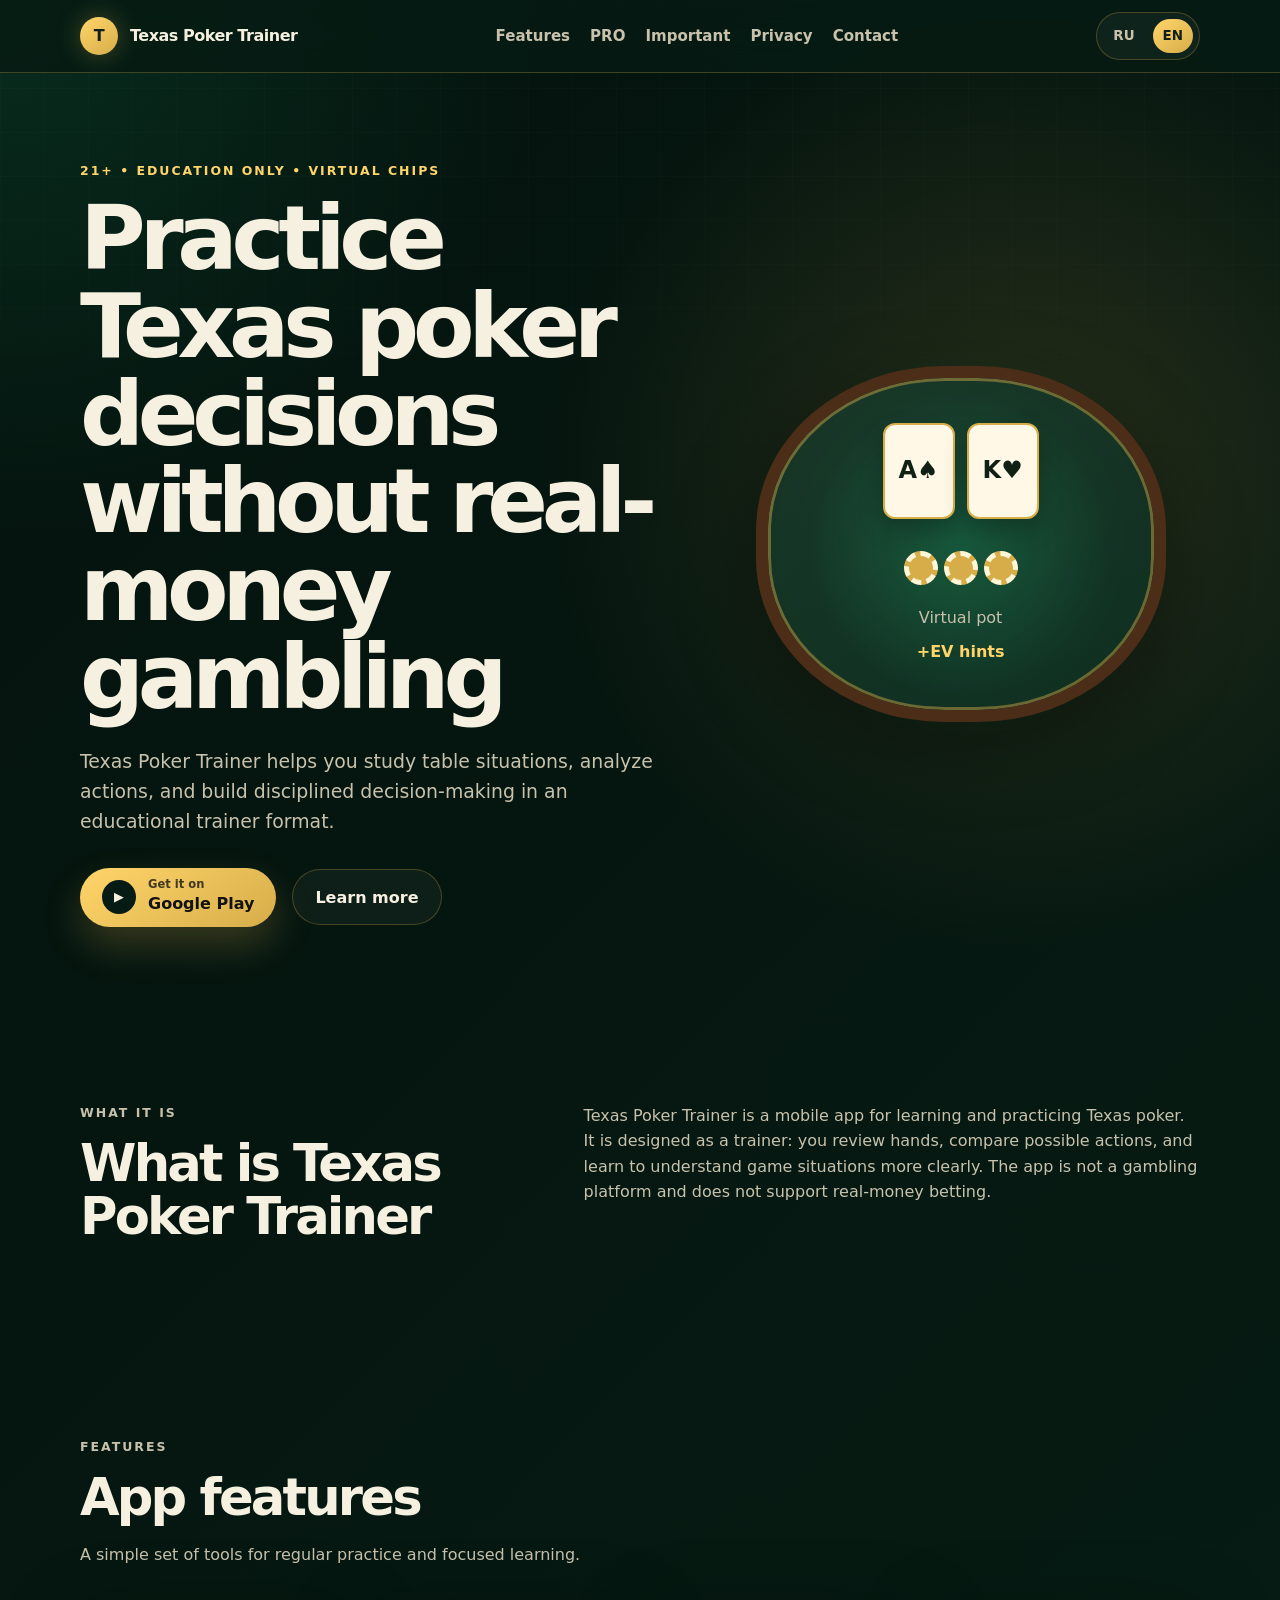
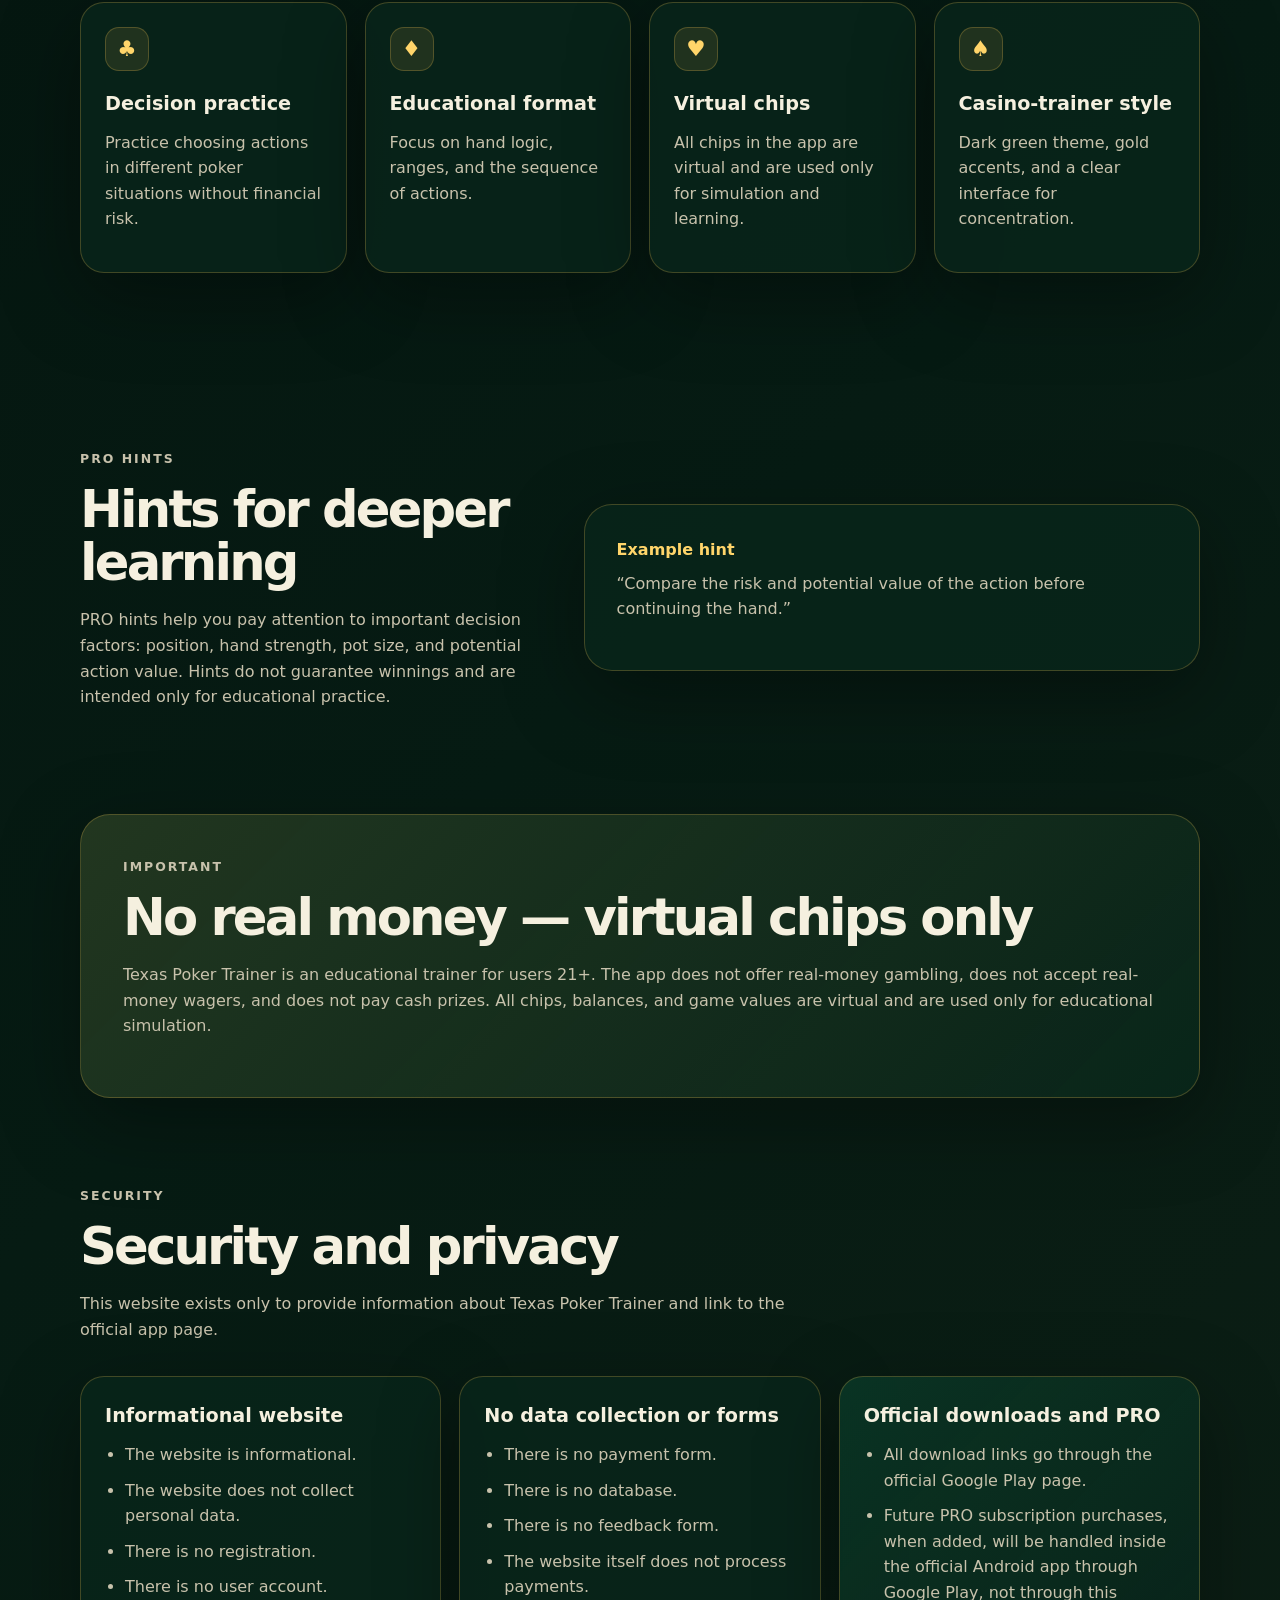
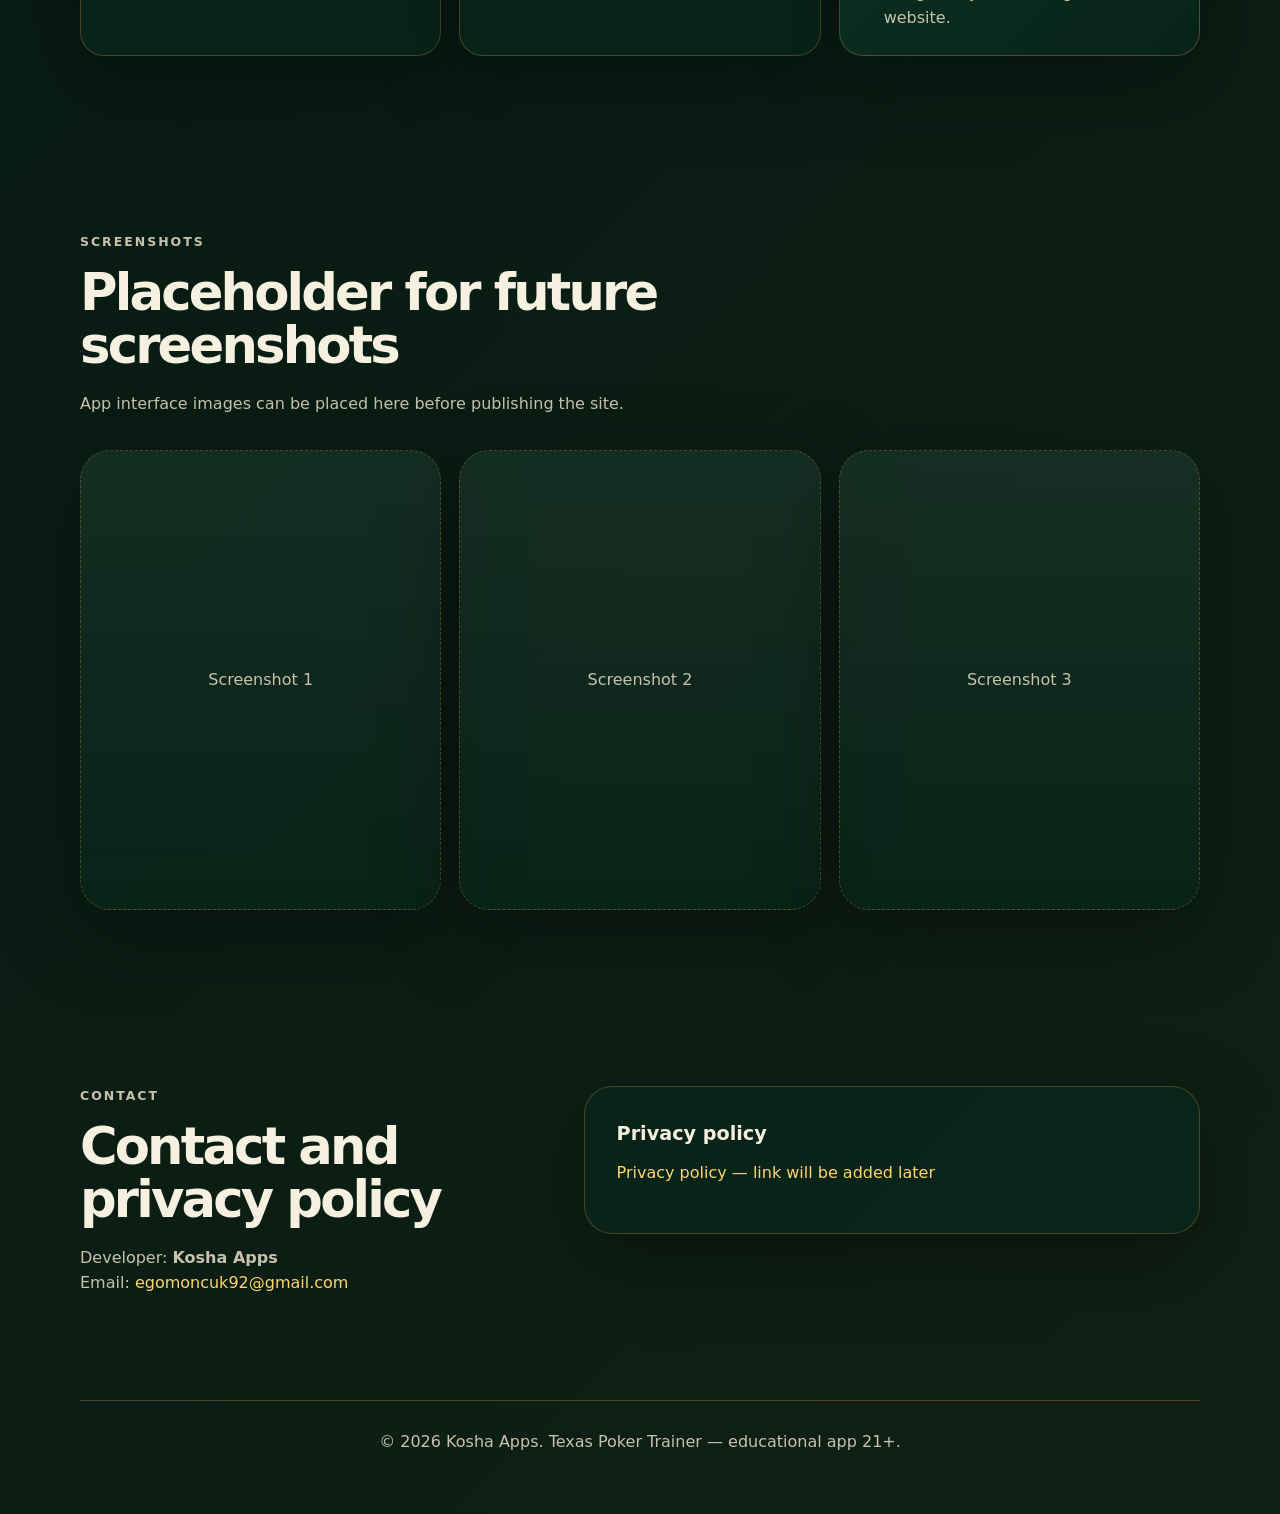
==== website/en/index.html @ 33f14cc5 "Initial static website" ====
<!DOCTYPE html>
<html lang="en">
<head>
  <meta charset="UTF-8" />
  <meta name="viewport" content="width=device-width, initial-scale=1.0" />
  <meta
    name="description"
    content="Texas Poker Trainer is an educational poker trainer with virtual chips, hints, and practice mode. 21+."
  />
  <title>Texas Poker Trainer — Educational Poker Trainer</title>
  <!-- Static informational website: does not collect user data. -->
  <link rel="stylesheet" href="../styles.css" />
</head>
<body>
  <header class="site-header">
    <nav class="nav" aria-label="Main navigation">
      <a class="brand" href="#top" aria-label="Texas Poker Trainer">
        <span class="brand-mark">T</span>
        <span>Texas Poker Trainer</span>
      </a>
      <div class="nav-links">
        <a href="#features">Features</a>
        <a href="#pro">PRO</a>
        <a href="#disclaimer">Important</a>
        <a href="#security">Privacy</a>
        <a href="#contact">Contact</a>
      </div>
      <div class="language-switcher" aria-label="Language selection">
        <a href="../ru/">RU</a>
        <span aria-current="page">EN</span>
      </div>
    </nav>
  </header>

  <main id="top">
    <section class="hero section">
      <div class="hero-content">
        <p class="eyebrow">21+ • Education only • Virtual chips</p>
        <h1>Practice Texas poker decisions without real-money gambling</h1>
        <p class="hero-text">
          Texas Poker Trainer helps you study table situations, analyze actions,
          and build disciplined decision-making in an educational trainer format.
        </p>
        <div class="hero-actions">
          <a
            class="play-button"
            href="https://play.google.com/store/apps/details?id=com.koshaapps.texaspokertrainer2"
            target="_blank"
            rel="noopener noreferrer"
            aria-label="Open Texas Poker Trainer on Google Play"
          >
            <span class="play-icon" aria-hidden="true">▶</span>
            <span>
              <small>Get it on</small>
              Google Play
            </span>
          </a>
          <a class="secondary-button" href="#what-is">Learn more</a>
        </div>
      </div>
      <div class="hero-card" aria-label="Visual trainer interface example">
        <div class="table-glow"></div>
        <div class="poker-table">
          <div class="cards">
            <span>A♠</span>
            <span>K♥</span>
          </div>
          <div class="chip-stack">
            <span></span>
            <span></span>
            <span></span>
          </div>
          <p>Virtual pot</p>
          <strong>+EV hints</strong>
        </div>
      </div>
    </section>

    <section id="what-is" class="section split-section">
      <div>
        <p class="section-label">What it is</p>
        <h2>What is Texas Poker Trainer</h2>
      </div>
      <p>
        Texas Poker Trainer is a mobile app for learning and practicing Texas poker.
        It is designed as a trainer: you review hands, compare possible actions,
        and learn to understand game situations more clearly. The app is not a
        gambling platform and does not support real-money betting.
      </p>
    </section>

    <section id="features" class="section">
      <div class="section-heading">
        <p class="section-label">Features</p>
        <h2>App features</h2>
        <p>A simple set of tools for regular practice and focused learning.</p>
      </div>
      <div class="feature-grid">
        <article class="feature-card">
          <span class="card-icon">♣</span>
          <h3>Decision practice</h3>
          <p>Practice choosing actions in different poker situations without financial risk.</p>
        </article>
        <article class="feature-card">
          <span class="card-icon">♦</span>
          <h3>Educational format</h3>
          <p>Focus on hand logic, ranges, and the sequence of actions.</p>
        </article>
        <article class="feature-card">
          <span class="card-icon">♥</span>
          <h3>Virtual chips</h3>
          <p>All chips in the app are virtual and are used only for simulation and learning.</p>
        </article>
        <article class="feature-card">
          <span class="card-icon">♠</span>
          <h3>Casino-trainer style</h3>
          <p>Dark green theme, gold accents, and a clear interface for concentration.</p>
        </article>
      </div>
    </section>

    <section id="pro" class="section pro-section">
      <div class="pro-copy">
        <p class="section-label">PRO hints</p>
        <h2>Hints for deeper learning</h2>
        <p>
          PRO hints help you pay attention to important decision factors: position,
          hand strength, pot size, and potential action value. Hints do not guarantee
          winnings and are intended only for educational practice.
        </p>
      </div>
      <div class="hint-panel">
        <p class="hint-title">Example hint</p>
        <p>“Compare the risk and potential value of the action before continuing the hand.”</p>
      </div>
    </section>

    <section id="disclaimer" class="section disclaimer-section">
      <p class="section-label">Important</p>
      <h2>No real money — virtual chips only</h2>
      <p>
        Texas Poker Trainer is an educational trainer for users 21+.
        The app does not offer real-money gambling, does not accept real-money
        wagers, and does not pay cash prizes. All chips, balances, and game values
        are virtual and are used only for educational simulation.
      </p>
    </section>

    <section id="security" class="section security-section">
      <div class="section-heading">
        <p class="section-label">Security</p>
        <h2>Security and privacy</h2>
        <p>This website exists only to provide information about Texas Poker Trainer and link to the official app page.</p>
      </div>
      <div class="security-grid">
        <article class="security-card">
          <h3>Informational website</h3>
          <ul>
            <li>The website is informational.</li>
            <li>The website does not collect personal data.</li>
            <li>There is no registration.</li>
            <li>There is no user account.</li>
          </ul>
        </article>
        <article class="security-card">
          <h3>No data collection or forms</h3>
          <ul>
            <li>There is no payment form.</li>
            <li>There is no database.</li>
            <li>There is no feedback form.</li>
            <li>The website itself does not process payments.</li>
          </ul>
        </article>
        <article class="security-card security-card-wide">
          <h3>Official downloads and PRO</h3>
          <ul>
            <li>All download links go through the official Google Play page.</li>
            <li>Future PRO subscription purchases, when added, will be handled inside the official Android app through Google Play, not through this website.</li>
          </ul>
        </article>
      </div>
    </section>

    <section class="section screenshots-section">
      <div class="section-heading">
        <p class="section-label">Screenshots</p>
        <h2>Placeholder for future screenshots</h2>
        <p>App interface images can be placed here before publishing the site.</p>
      </div>
      <div class="screenshots-grid" aria-label="App screenshot placeholders">
        <div class="screenshot-placeholder">Screenshot 1</div>
        <div class="screenshot-placeholder">Screenshot 2</div>
        <div class="screenshot-placeholder">Screenshot 3</div>
      </div>
    </section>

    <section id="contact" class="section contact-section">
      <div>
        <p class="section-label">Contact</p>
        <h2>Contact and privacy policy</h2>
        <p>
          Developer: <strong>Kosha Apps</strong><br />
          Email: <a href="mailto:egomoncuk92@gmail.com">egomoncuk92@gmail.com</a>
        </p>
      </div>
      <div class="policy-card">
        <h3>Privacy policy</h3>
        <p>
          <a href="#" aria-label="Privacy policy link will be added later">
            Privacy policy — link will be added later
          </a>
        </p>
      </div>
    </section>
  </main>

  <footer class="site-footer">
    <p>© 2026 Kosha Apps. Texas Poker Trainer — educational app 21+.</p>
  </footer>
</body>
</html>
---- website/styles.css ----
:root {
  --bg: #061b13;
  --bg-soft: #0b281c;
  --bg-card: rgba(14, 49, 34, 0.86);
  --green: #0f5a3d;
  --green-light: #19a66d;
  --gold: #d7ad4a;
  --gold-bright: #ffd56a;
  --text: #f5f0df;
  --muted: #c8c2ac;
  --line: rgba(215, 173, 74, 0.28);
  --shadow: 0 24px 80px rgba(0, 0, 0, 0.35);
}

* {
  box-sizing: border-box;
}

html {
  scroll-behavior: smooth;
}

body {
  margin: 0;
  font-family: system-ui, -apple-system, BlinkMacSystemFont, "Segoe UI", Arial, sans-serif;
  color: var(--text);
  background:
    radial-gradient(circle at top left, rgba(25, 166, 109, 0.18), transparent 34rem),
    radial-gradient(circle at 80% 10%, rgba(215, 173, 74, 0.16), transparent 30rem),
    linear-gradient(135deg, #04120d 0%, var(--bg) 48%, #102015 100%);
  line-height: 1.6;
}

body::before {
  content: "";
  position: fixed;
  inset: 0;
  pointer-events: none;
  background-image:
    linear-gradient(rgba(255, 255, 255, 0.025) 1px, transparent 1px),
    linear-gradient(90deg, rgba(255, 255, 255, 0.025) 1px, transparent 1px);
  background-size: 44px 44px;
  mask-image: linear-gradient(to bottom, rgba(0, 0, 0, 0.8), transparent 75%);
}

img,
svg {
  max-width: 100%;
}

a {
  color: var(--gold-bright);
  text-decoration: none;
}

a:hover {
  color: #ffe49a;
}

.site-header {
  position: sticky;
  top: 0;
  z-index: 10;
  background: rgba(6, 27, 19, 0.86);
  border-bottom: 1px solid var(--line);
  backdrop-filter: blur(14px);
}

.nav {
  width: min(1120px, calc(100% - 32px));
  margin: 0 auto;
  min-height: 72px;
  display: flex;
  align-items: center;
  justify-content: space-between;
  gap: 24px;
}

.brand,
.nav-links {
  display: flex;
  align-items: center;
}

.brand {
  gap: 12px;
  color: var(--text);
  font-weight: 800;
  letter-spacing: -0.03em;
}

.brand-mark {
  display: grid;
  width: 38px;
  height: 38px;
  place-items: center;
  color: #102015;
  background: linear-gradient(145deg, var(--gold-bright), var(--gold));
  border-radius: 50%;
  box-shadow: 0 0 26px rgba(215, 173, 74, 0.32);
}

.nav-links {
  gap: 20px;
  font-size: 0.94rem;
  font-weight: 600;
}

.nav-links a {
  color: var(--muted);
}

.nav-links a:hover {
  color: var(--gold-bright);
}

.section {
  width: min(1120px, calc(100% - 32px));
  margin: 0 auto;
  padding: 88px 0;
}

.hero {
  min-height: calc(100vh - 72px);
  display: grid;
  grid-template-columns: minmax(0, 1.1fr) minmax(320px, 0.9fr);
  align-items: center;
  gap: 56px;
}

.eyebrow,
.section-label {
  margin: 0 0 14px;
  color: var(--gold-bright);
  font-size: 0.78rem;
  font-weight: 800;
  letter-spacing: 0.16em;
  text-transform: uppercase;
}

h1,
h2,
h3,
p {
  margin-top: 0;
}

h1 {
  margin-bottom: 24px;
  font-size: clamp(2.55rem, 7vw, 5.6rem);
  line-height: 0.98;
  letter-spacing: -0.07em;
}

h2 {
  margin-bottom: 18px;
  font-size: clamp(2rem, 4vw, 3.45rem);
  line-height: 1.04;
  letter-spacing: -0.055em;
}

h3 {
  margin-bottom: 10px;
  font-size: 1.2rem;
}

.hero-text,
.section-heading p,
.split-section p,
.pro-copy p,
.disclaimer-section p,
.contact-section p,
.policy-card p,
.feature-card p,
.hint-panel p {
  color: var(--muted);
}

.hero-text {
  max-width: 660px;
  margin-bottom: 32px;
  font-size: 1.18rem;
}

.hero-actions {
  display: flex;
  flex-wrap: wrap;
  align-items: center;
  gap: 16px;
}

.play-button,
.secondary-button {
  min-height: 56px;
  display: inline-flex;
  align-items: center;
  justify-content: center;
  border-radius: 999px;
  font-weight: 800;
}

.play-button {
  gap: 12px;
  padding: 10px 22px;
  color: #121212;
  background: linear-gradient(145deg, var(--gold-bright), var(--gold));
  box-shadow: 0 18px 38px rgba(215, 173, 74, 0.24);
}

.play-button:hover {
  color: #121212;
  transform: translateY(-1px);
}

.play-button small {
  display: block;
  font-size: 0.72rem;
  font-weight: 700;
  line-height: 1.1;
  opacity: 0.78;
}

.play-icon {
  display: grid;
  width: 34px;
  height: 34px;
  place-items: center;
  color: var(--text);
  background: var(--bg);
  border-radius: 50%;
  font-size: 0.8rem;
}

.secondary-button {
  padding: 0 22px;
  color: var(--text);
  border: 1px solid var(--line);
  background: rgba(255, 255, 255, 0.04);
}

.hero-card {
  position: relative;
  min-height: 430px;
  display: grid;
  place-items: center;
}

.table-glow {
  position: absolute;
  width: 82%;
  aspect-ratio: 1;
  background: radial-gradient(circle, rgba(25, 166, 109, 0.45), transparent 68%);
  filter: blur(20px);
}

.poker-table {
  position: relative;
  width: min(410px, 100%);
  aspect-ratio: 1.15;
  display: grid;
  place-items: center;
  padding: 42px;
  text-align: center;
  background:
    linear-gradient(145deg, rgba(255, 255, 255, 0.04), transparent),
    radial-gradient(circle, rgba(25, 166, 109, 0.28), transparent 60%),
    var(--bg-card);
  border: 12px solid #4b2d18;
  border-radius: 46%;
  box-shadow: var(--shadow), inset 0 0 0 3px rgba(215, 173, 74, 0.45);
}

.cards {
  display: flex;
  gap: 12px;
}

.cards span {
  display: grid;
  width: 72px;
  height: 96px;
  place-items: center;
  color: #102015;
  background: #fff8e6;
  border: 2px solid var(--gold);
  border-radius: 12px;
  font-size: 1.5rem;
  font-weight: 800;
  box-shadow: 0 12px 24px rgba(0, 0, 0, 0.24);
}

.chip-stack {
  display: flex;
  gap: 6px;
  margin-top: 26px;
}

.chip-stack span {
  width: 34px;
  height: 34px;
  border: 5px dashed #fff6d7;
  border-radius: 50%;
  background: var(--gold);
}

.poker-table p {
  margin: 14px 0 2px;
  color: var(--muted);
}

.poker-table strong {
  color: var(--gold-bright);
}

.split-section,
.pro-section,
.contact-section {
  display: grid;
  grid-template-columns: 0.85fr 1.15fr;
  gap: 48px;
  align-items: start;
}

.section-heading {
  max-width: 720px;
  margin-bottom: 34px;
}

.feature-grid,
.screenshots-grid,
.security-grid {
  display: grid;
  grid-template-columns: repeat(4, 1fr);
  gap: 18px;
}

.feature-card,
.hint-panel,
.policy-card,
.disclaimer-section,
.security-card,
.screenshot-placeholder {
  border: 1px solid var(--line);
  background: rgba(9, 39, 27, 0.74);
  box-shadow: var(--shadow);
}

.feature-card,
.security-card {
  padding: 24px;
  border-radius: 24px;
}

.card-icon {
  display: grid;
  width: 44px;
  height: 44px;
  margin-bottom: 18px;
  place-items: center;
  color: var(--gold-bright);
  background: rgba(215, 173, 74, 0.12);
  border: 1px solid var(--line);
  border-radius: 14px;
  font-size: 1.35rem;
}

.pro-section {
  align-items: center;
}

.hint-panel,
.policy-card {
  padding: 32px;
  border-radius: 28px;
}

.hint-title {
  margin-bottom: 8px;
  color: var(--gold-bright) !important;
  font-weight: 800;
}

.disclaimer-section {
  padding: 42px;
  border-radius: 30px;
  background:
    linear-gradient(135deg, rgba(215, 173, 74, 0.13), transparent),
    rgba(9, 39, 27, 0.86);
}

.security-grid {
  grid-template-columns: repeat(3, 1fr);
}

.security-card ul {
  margin: 0;
  padding-left: 20px;
  color: var(--muted);
}

.security-card li + li {
  margin-top: 10px;
}

.security-card-wide {
  background:
    linear-gradient(135deg, rgba(25, 166, 109, 0.12), transparent),
    rgba(9, 39, 27, 0.74);
}

.screenshots-grid {
  grid-template-columns: repeat(3, 1fr);
}

.screenshot-placeholder {
  min-height: 460px;
  display: grid;
  place-items: center;
  color: var(--muted);
  border-style: dashed;
  border-radius: 30px;
  background:
    linear-gradient(180deg, rgba(255, 255, 255, 0.05), transparent),
    rgba(9, 39, 27, 0.62);
}

.site-footer {
  width: min(1120px, calc(100% - 32px));
  margin: 0 auto;
  padding: 28px 0 44px;
  color: var(--muted);
  border-top: 1px solid var(--line);
  text-align: center;
}

@media (max-width: 900px) {
  .nav {
    align-items: flex-start;
    flex-direction: column;
    justify-content: center;
    padding: 14px 0;
  }

  .nav-links {
    width: 100%;
    justify-content: space-between;
    gap: 10px;
    font-size: 0.84rem;
  }

  .hero,
  .split-section,
  .pro-section,
  .contact-section {
    grid-template-columns: 1fr;
  }

  .hero {
    min-height: auto;
    padding-top: 64px;
  }

  .feature-grid,
  .screenshots-grid,
  .security-grid {
    grid-template-columns: repeat(2, 1fr);
  }

  .security-card-wide {
    grid-column: 1 / -1;
  }
}

@media (max-width: 600px) {
  .section {
    width: min(100% - 24px, 1120px);
    padding: 58px 0;
  }

  .nav {
    width: min(100% - 24px, 1120px);
  }

  .nav-links {
    flex-wrap: wrap;
    justify-content: flex-start;
  }

  .hero-actions,
  .play-button,
  .secondary-button {
    width: 100%;
  }

  .hero-card {
    min-height: 330px;
  }

  .poker-table {
    border-width: 8px;
  }

  .cards span {
    width: 58px;
    height: 78px;
  }

  .feature-grid,
  .screenshots-grid,
  .security-grid {
    grid-template-columns: 1fr;
  }

  .disclaimer-section,
  .hint-panel,
  .policy-card,
  .security-card {
    padding: 24px;
  }

  .screenshot-placeholder {
    min-height: 320px;
  }
}

.language-switcher {
  display: inline-flex;
  align-items: center;
  gap: 8px;
  padding: 6px;
  border: 1px solid var(--line);
  border-radius: 999px;
  background: rgba(255, 255, 255, 0.04);
}

.language-switcher a,
.language-switcher span {
  min-width: 38px;
  padding: 6px 10px;
  border-radius: 999px;
  color: var(--muted);
  font-size: 0.84rem;
  font-weight: 800;
  text-align: center;
}

.language-switcher span {
  color: #102015;
  background: linear-gradient(145deg, var(--gold-bright), var(--gold));
}

.language-page {
  min-height: 100vh;
  display: grid;
  place-items: center;
  padding: 24px;
}

.language-panel {
  width: min(720px, 100%);
  padding: 44px;
  border: 1px solid var(--line);
  border-radius: 30px;
  background: rgba(9, 39, 27, 0.86);
  box-shadow: var(--shadow);
  text-align: center;
}

.language-panel h1 {
  margin-bottom: 18px;
  font-size: clamp(2rem, 5vw, 3.4rem);
}

.language-panel p {
  color: var(--muted);
}

.language-actions {
  display: flex;
  flex-wrap: wrap;
  justify-content: center;
  gap: 16px;
  margin-top: 28px;
}

@media (max-width: 900px) {
  .language-switcher {
    align-self: flex-start;
  }
}

@media (max-width: 600px) {
  .language-panel {
    padding: 28px;
  }
}
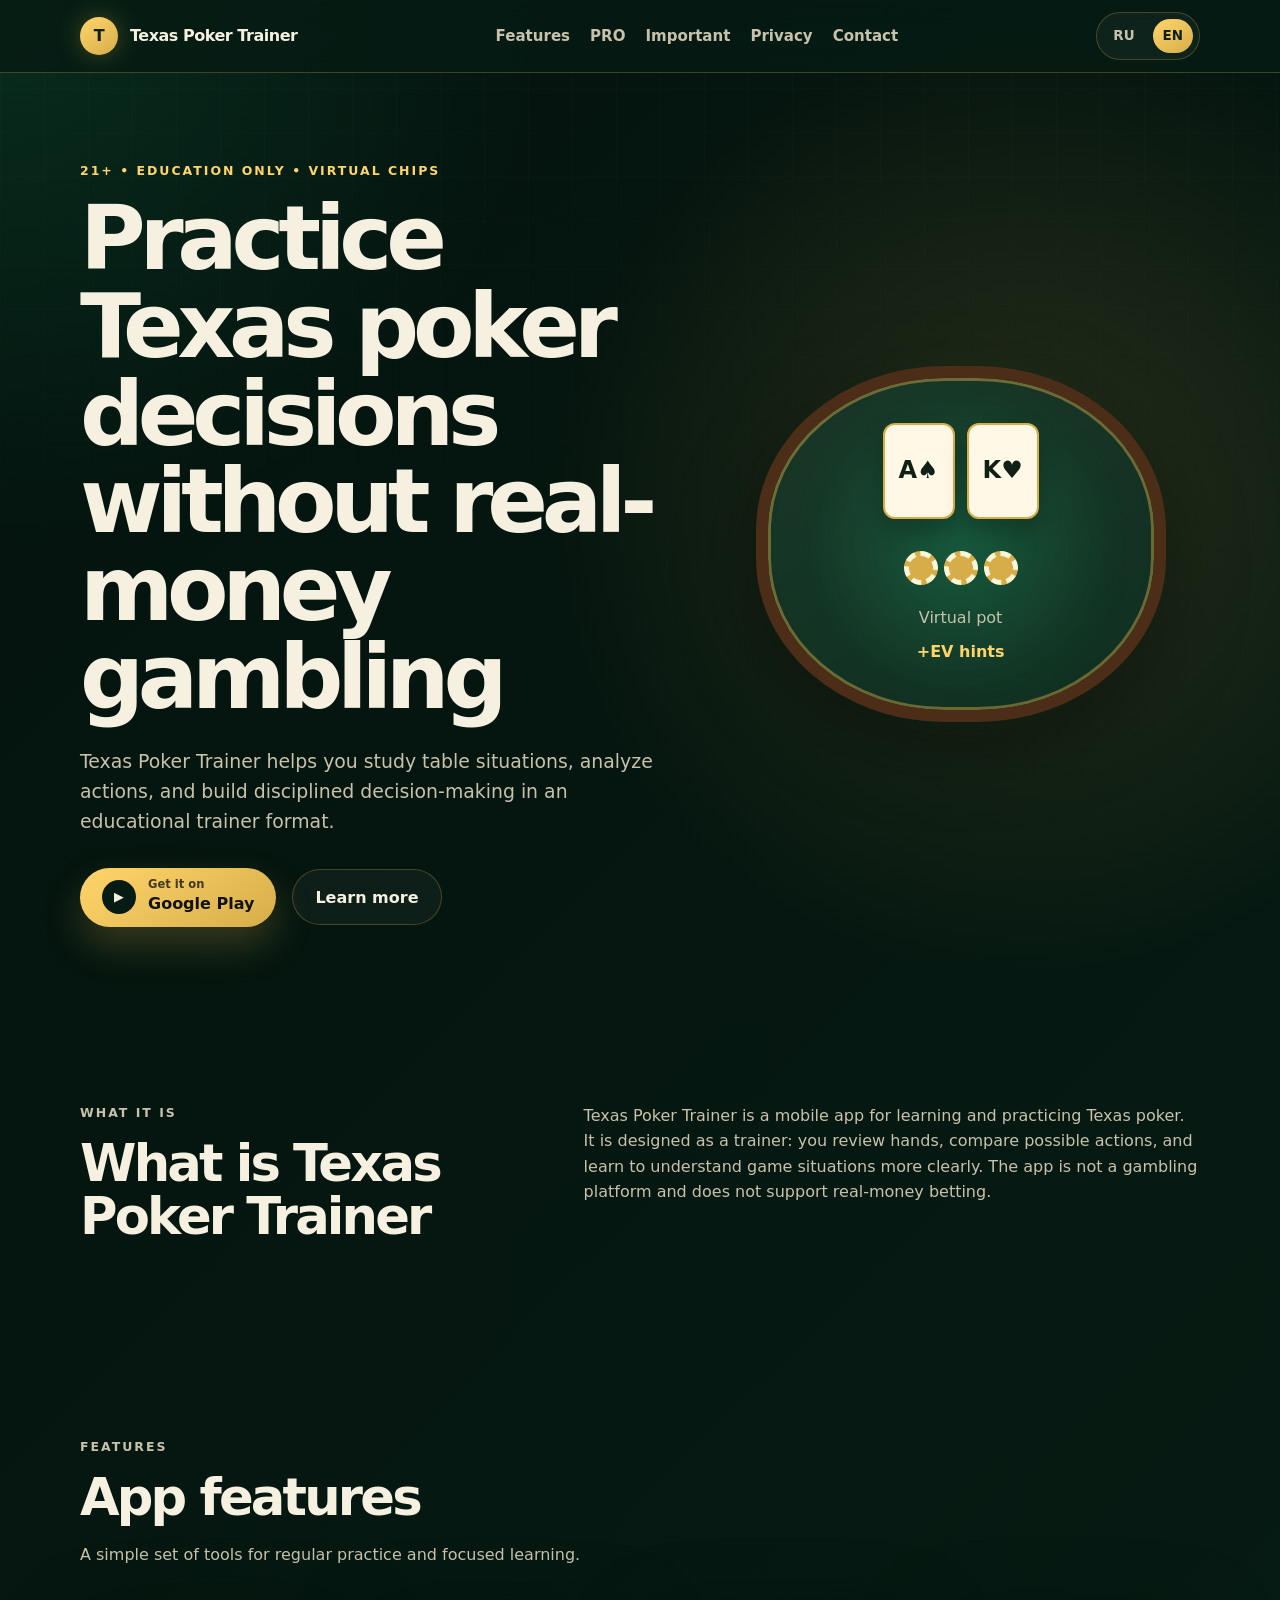
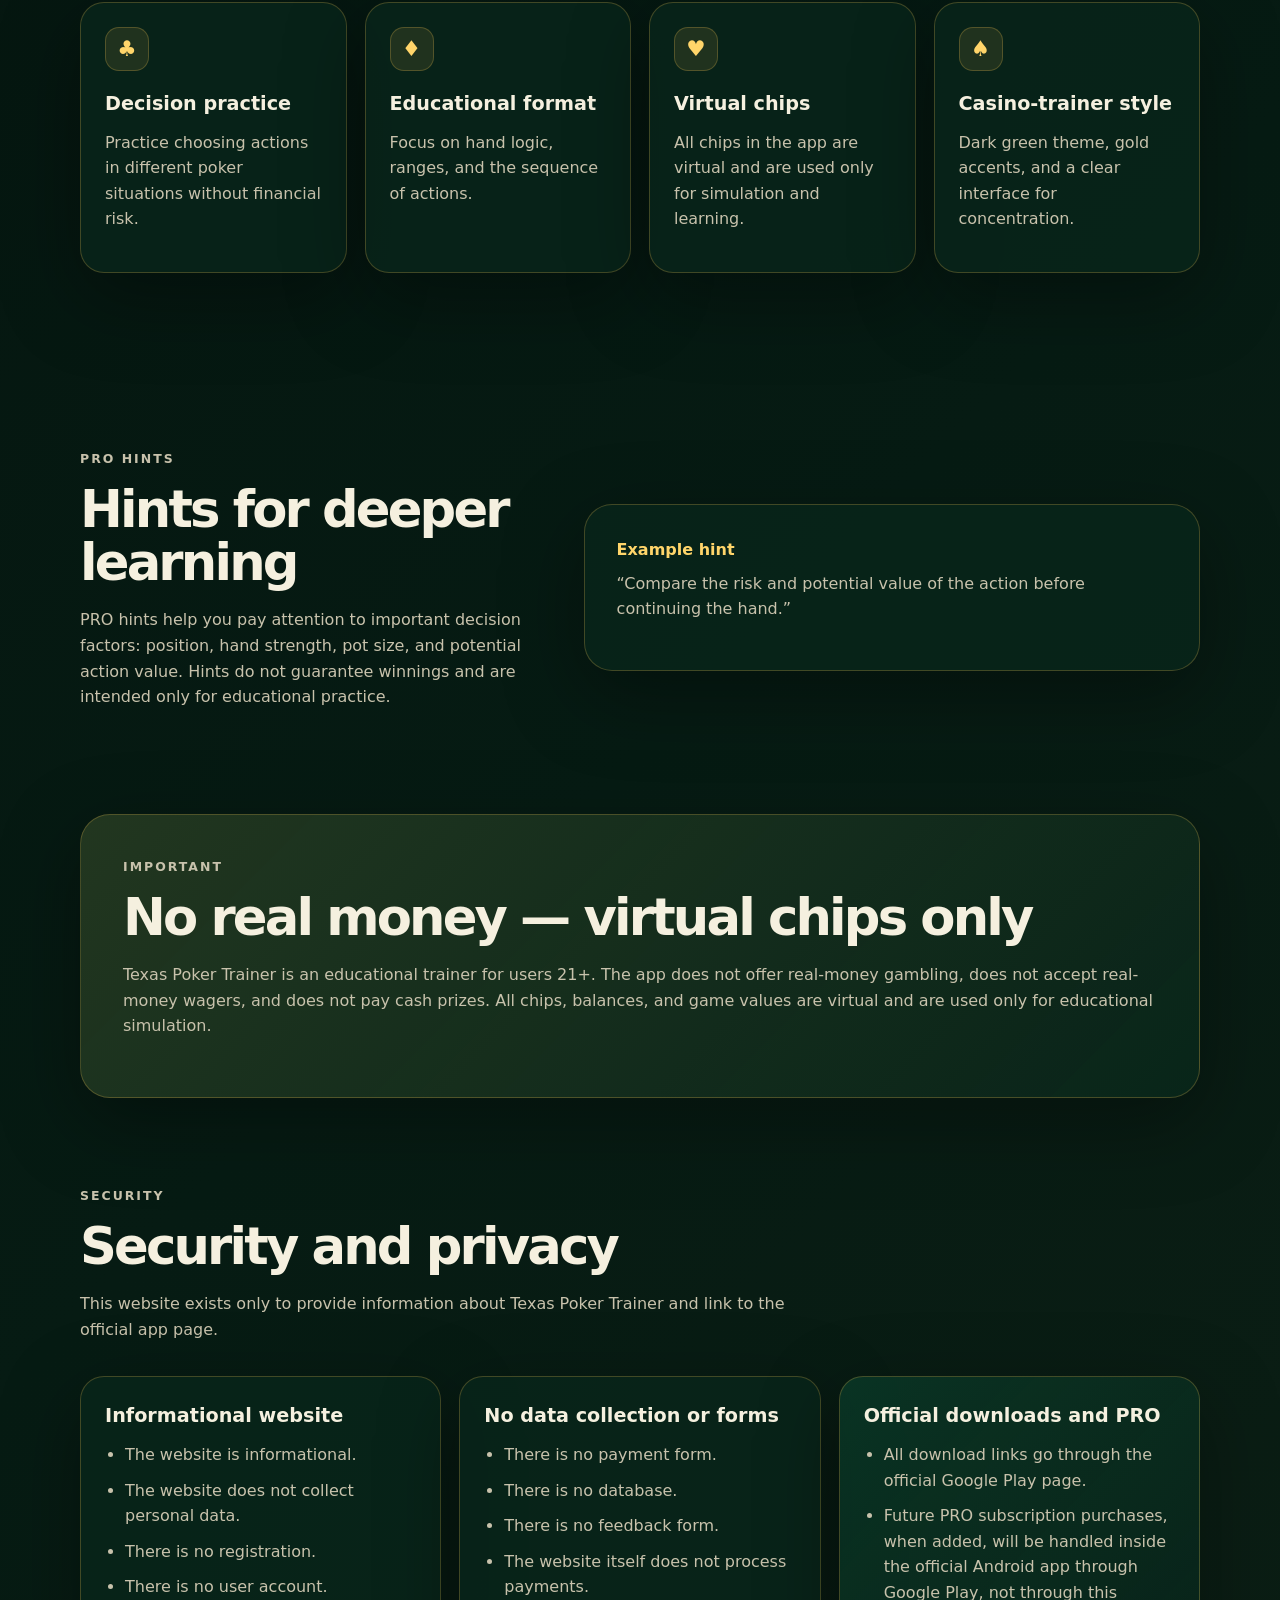
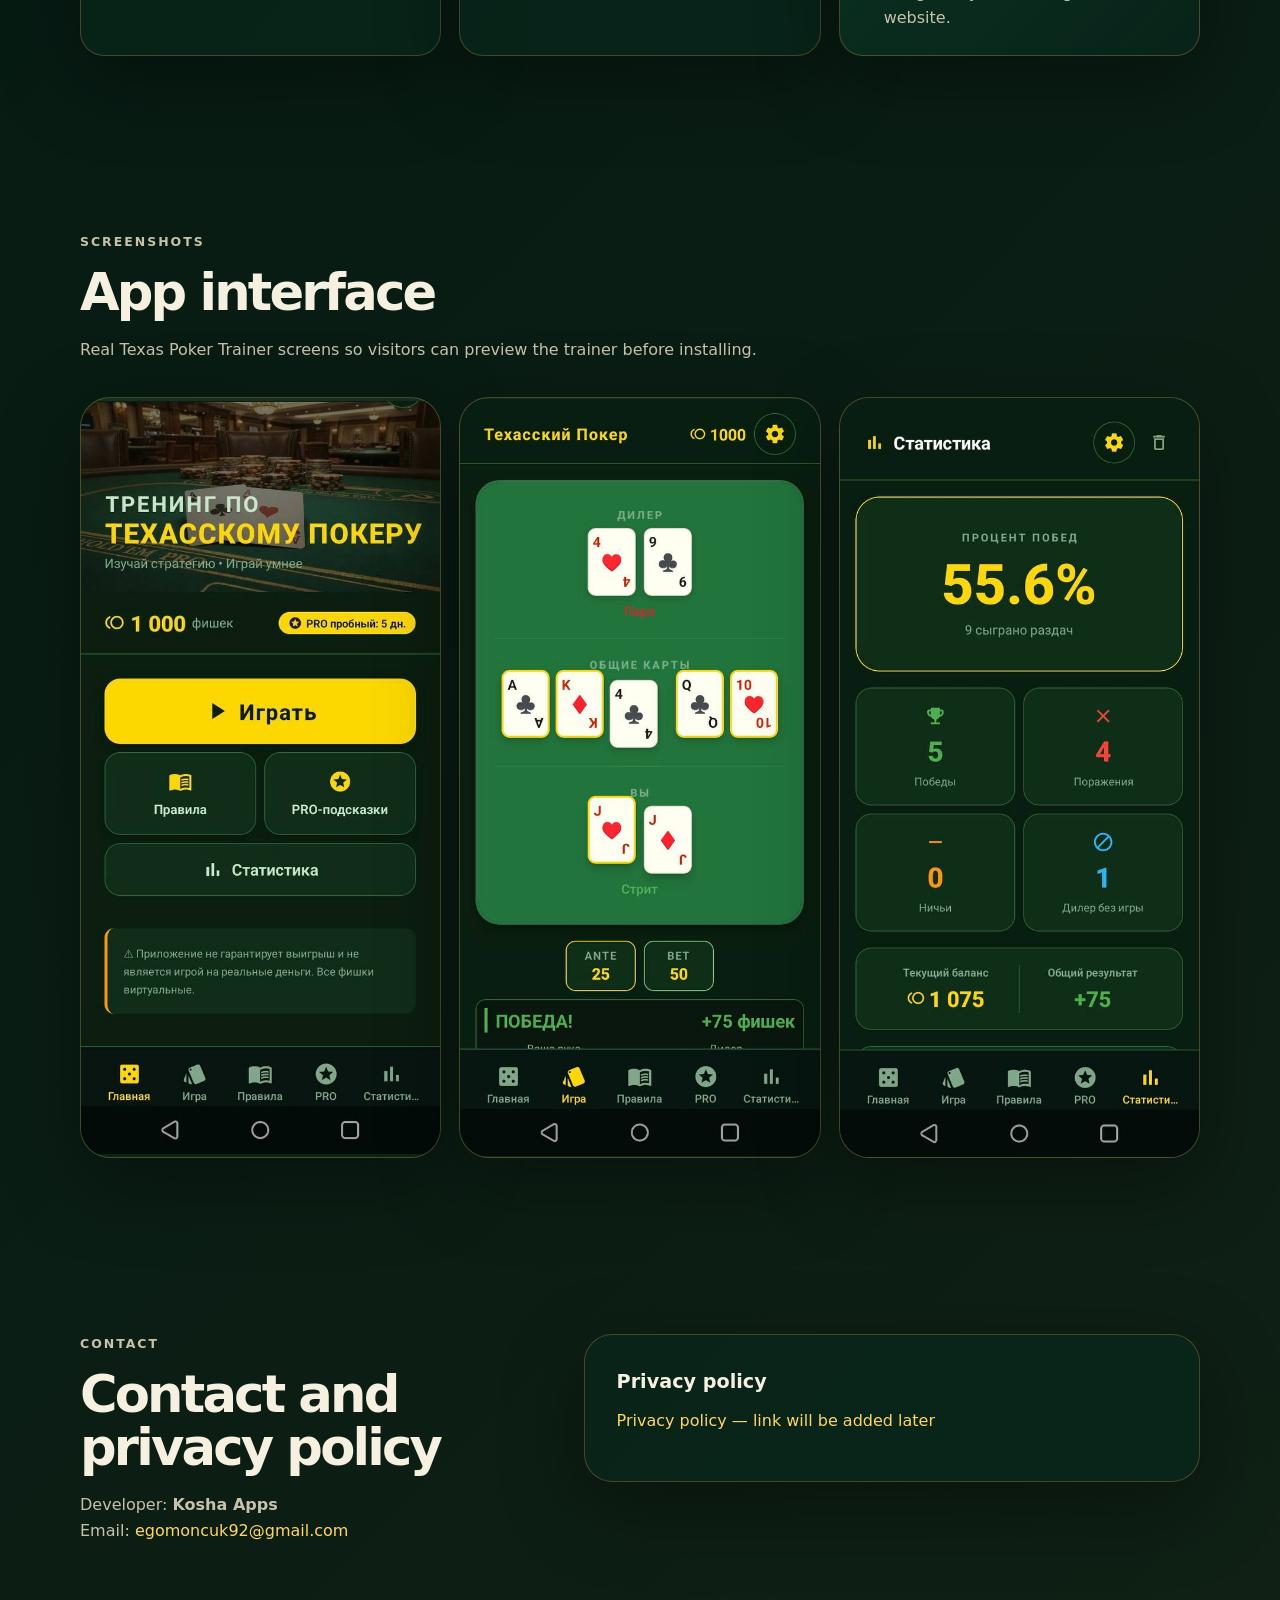
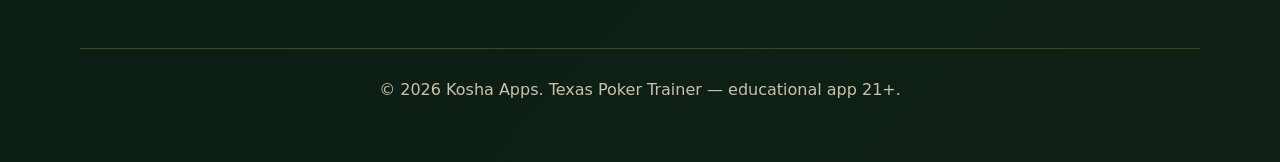
==== commit 261918c8: "Replace website screenshot placeholders" ====
--- a/website/en/index.html
+++ b/website/en/index.html
@@ -184,13 +184,34 @@
     <section class="section screenshots-section">
       <div class="section-heading">
         <p class="section-label">Screenshots</p>
-        <h2>Placeholder for future screenshots</h2>
-        <p>App interface images can be placed here before publishing the site.</p>
-      </div>
-      <div class="screenshots-grid" aria-label="App screenshot placeholders">
-        <div class="screenshot-placeholder">Screenshot 1</div>
-        <div class="screenshot-placeholder">Screenshot 2</div>
-        <div class="screenshot-placeholder">Screenshot 3</div>
+        <h2>App interface</h2>
+        <p>Real Texas Poker Trainer screens so visitors can preview the trainer before installing.</p>
+      </div>
+      <div class="screenshots-grid" aria-label="App screenshots">
+        <figure class="screenshot-card">
+          <img
+            class="screenshot-image"
+            src="../assets/screenshots/screenshot-1.jpg"
+            alt="Texas Poker Trainer app screenshot 1"
+            loading="lazy"
+          />
+        </figure>
+        <figure class="screenshot-card">
+          <img
+            class="screenshot-image"
+            src="../assets/screenshots/screenshot-2.jpg"
+            alt="Texas Poker Trainer app screenshot 2"
+            loading="lazy"
+          />
+        </figure>
+        <figure class="screenshot-card">
+          <img
+            class="screenshot-image"
+            src="../assets/screenshots/screenshot-3.jpg"
+            alt="Texas Poker Trainer app screenshot 3"
+            loading="lazy"
+          />
+        </figure>
       </div>
     </section>
 
--- a/website/styles.css
+++ b/website/styles.css
@@ -339,7 +339,7 @@
 .policy-card,
 .disclaimer-section,
 .security-card,
-.screenshot-placeholder {
+.screenshot-card {
   border: 1px solid var(--line);
   background: rgba(9, 39, 27, 0.74);
   box-shadow: var(--shadow);
@@ -412,16 +412,24 @@
   grid-template-columns: repeat(3, 1fr);
 }
 
-.screenshot-placeholder {
+.screenshot-card {
   min-height: 460px;
-  display: grid;
-  place-items: center;
-  color: var(--muted);
-  border-style: dashed;
+  display: flex;
+  align-items: center;
+  justify-content: center;
+  margin: 0;
+  overflow: hidden;
   border-radius: 30px;
   background:
     linear-gradient(180deg, rgba(255, 255, 255, 0.05), transparent),
     rgba(9, 39, 27, 0.62);
+}
+
+.screenshot-image {
+  width: 100%;
+  height: 100%;
+  display: block;
+  object-fit: contain;
 }
 
 .site-footer {
@@ -518,7 +526,7 @@
     padding: 24px;
   }
 
-  .screenshot-placeholder {
+  .screenshot-card {
     min-height: 320px;
   }
 }
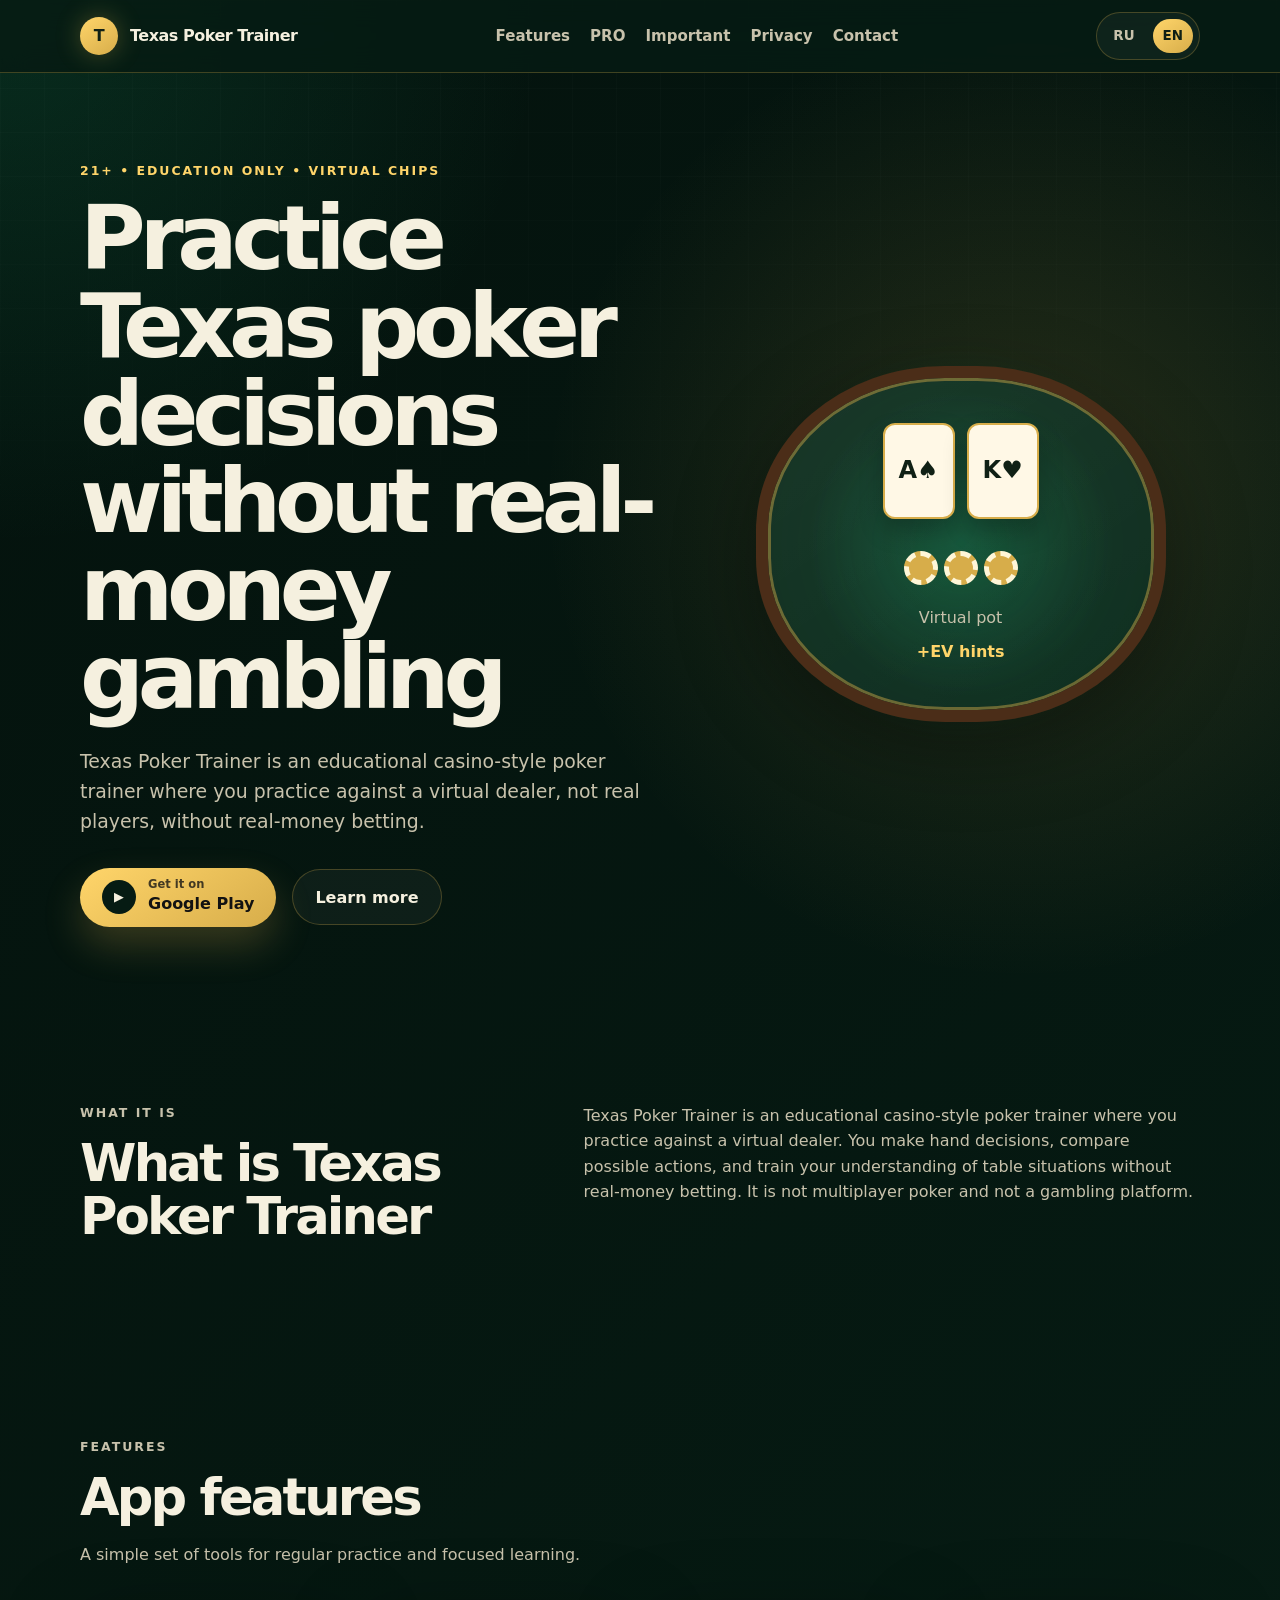
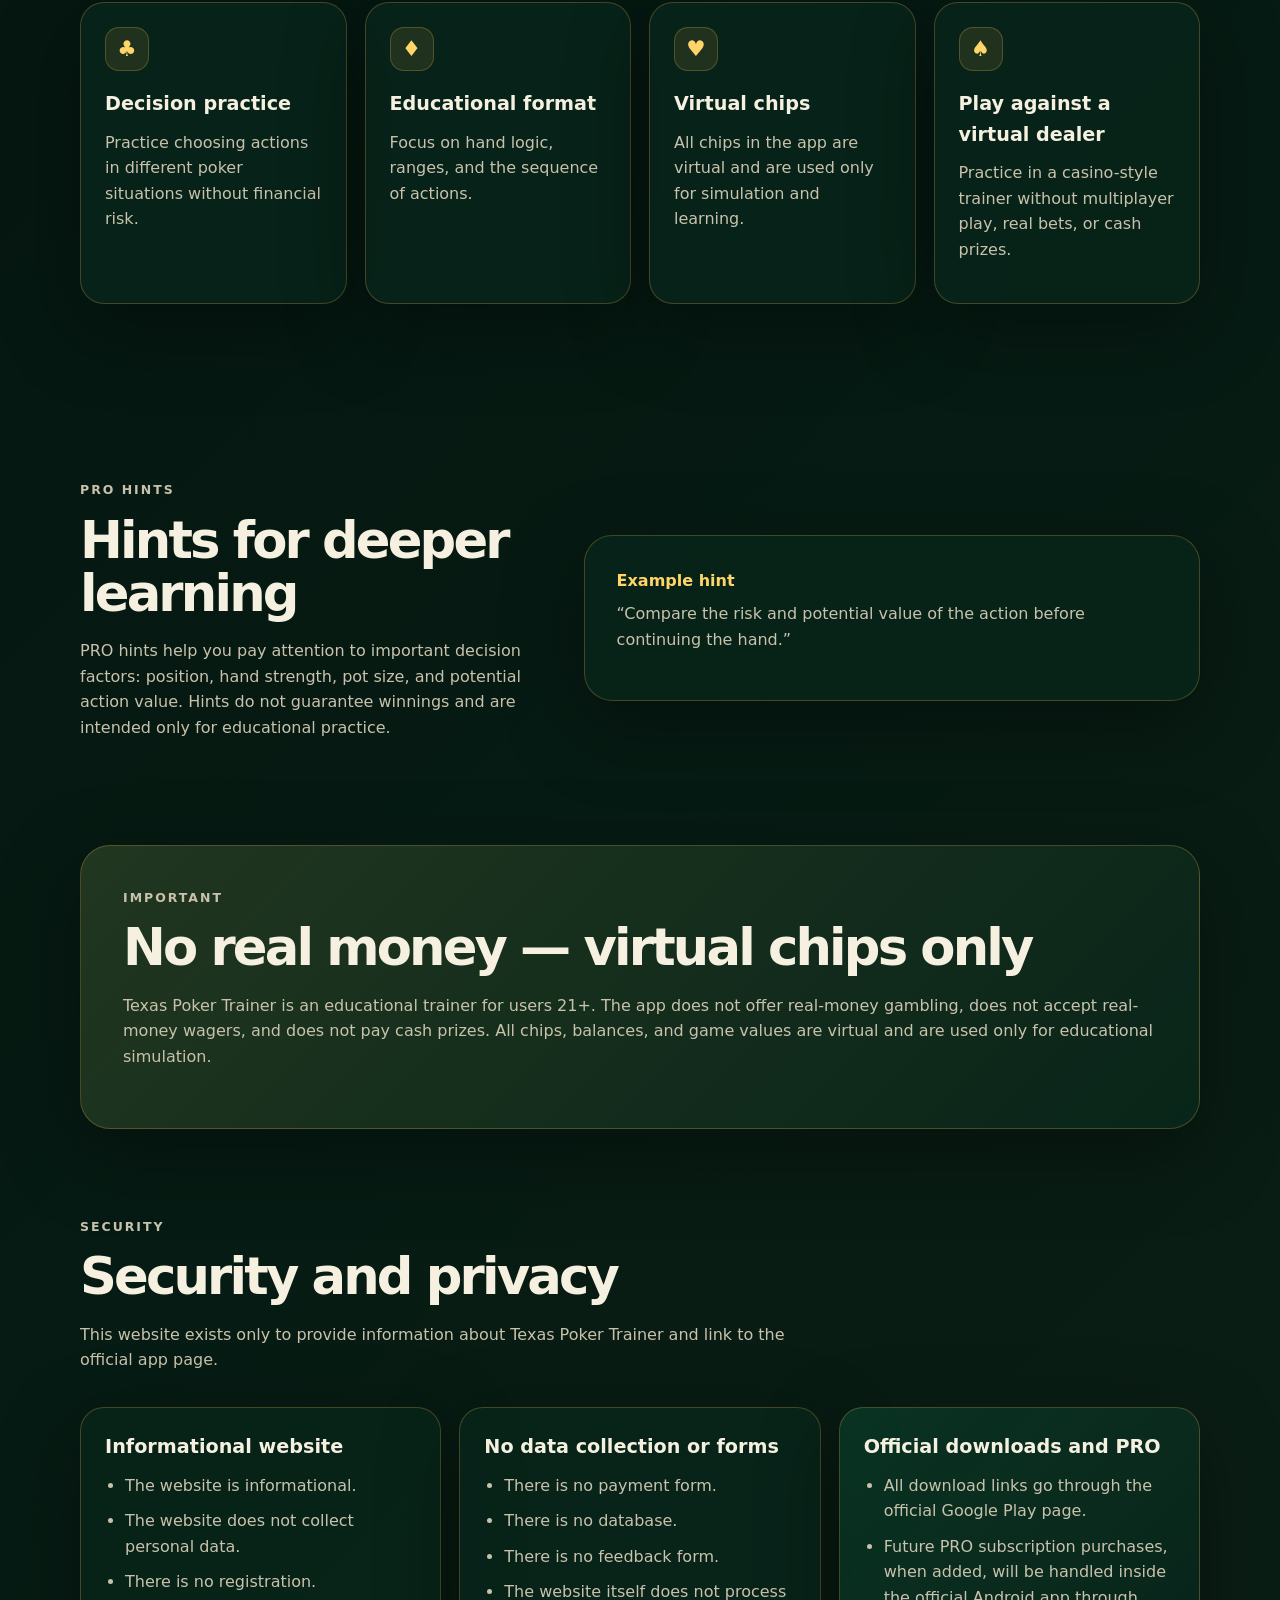
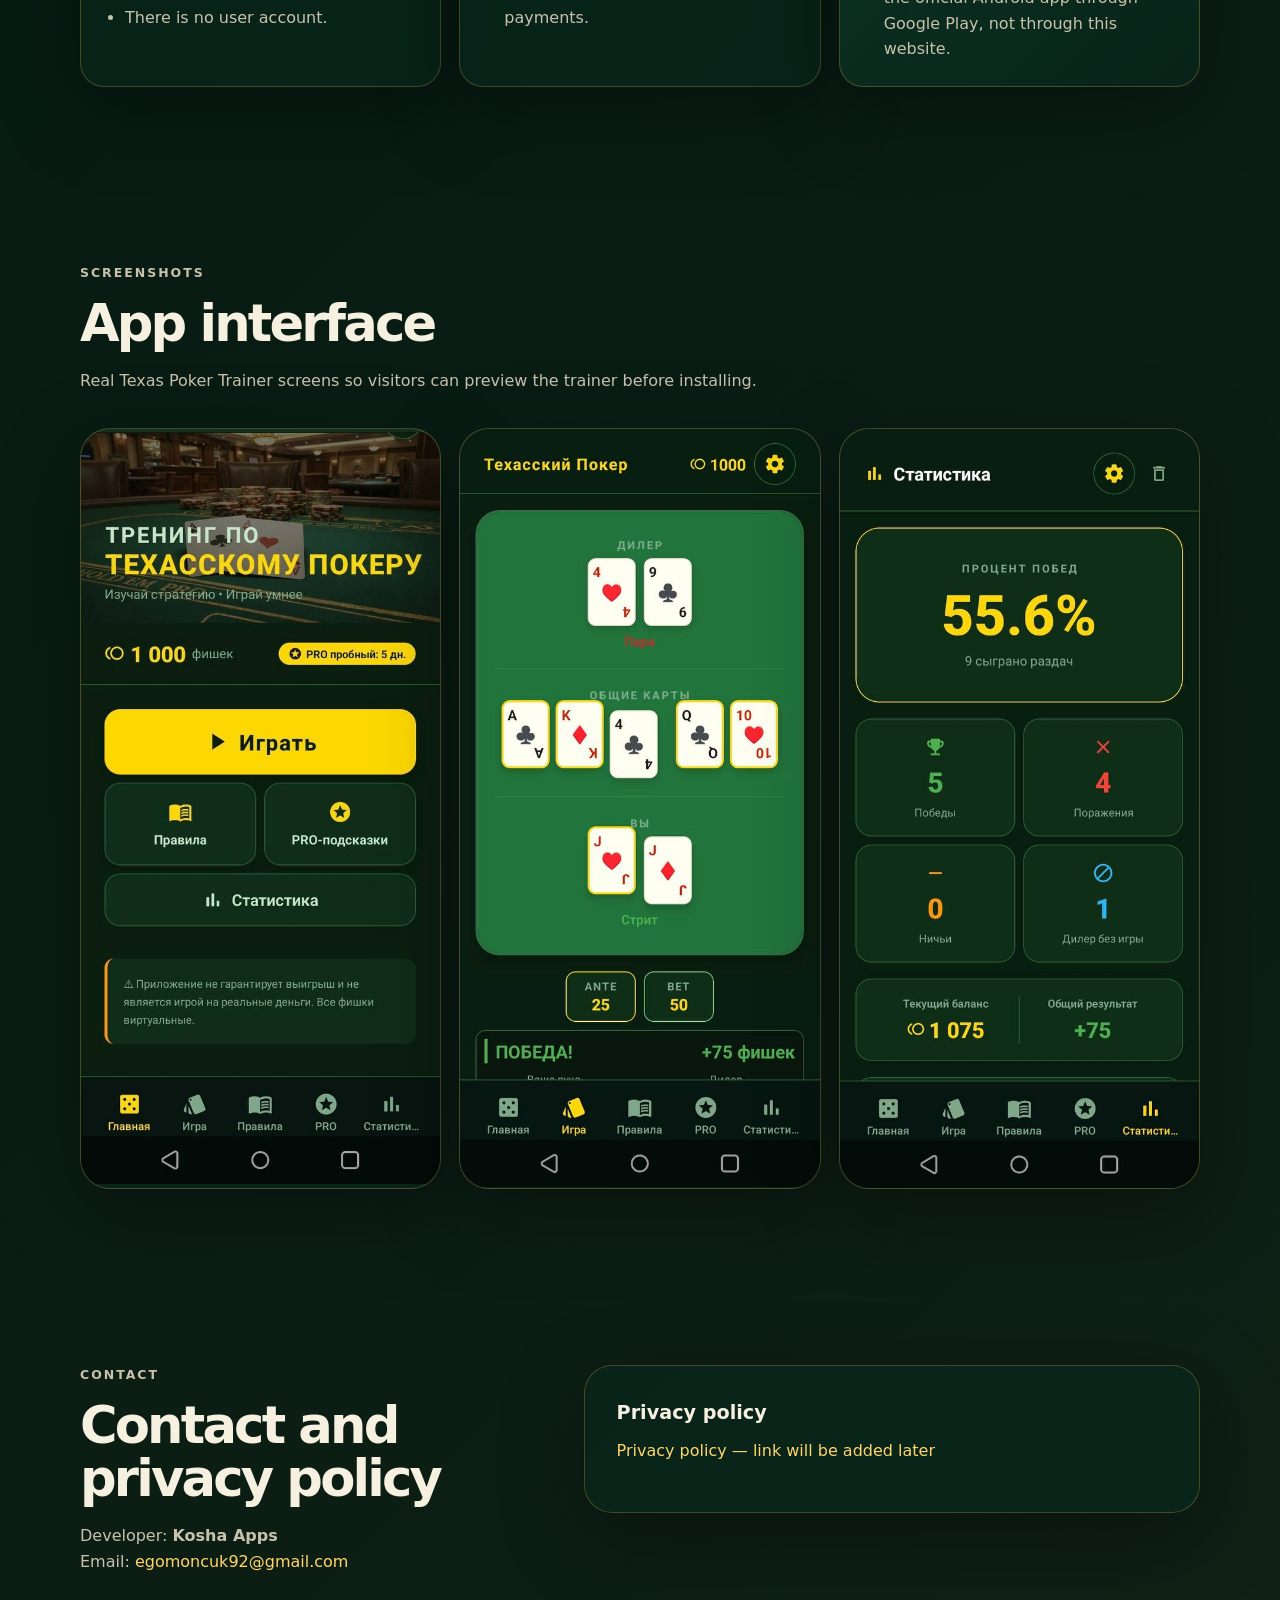
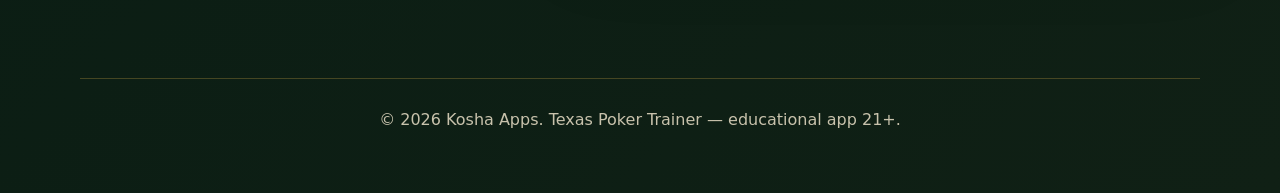
==== commit c263c0ee: "Polish Russian trainer copy" ====
--- a/website/en/index.html
+++ b/website/en/index.html
@@ -38,8 +38,8 @@
         <p class="eyebrow">21+ • Education only • Virtual chips</p>
         <h1>Practice Texas poker decisions without real-money gambling</h1>
         <p class="hero-text">
-          Texas Poker Trainer helps you study table situations, analyze actions,
-          and build disciplined decision-making in an educational trainer format.
+          Texas Poker Trainer is an educational casino-style poker trainer where you practice
+          against a virtual dealer, not real players, without real-money betting.
         </p>
         <div class="hero-actions">
           <a
@@ -82,10 +82,10 @@
         <h2>What is Texas Poker Trainer</h2>
       </div>
       <p>
-        Texas Poker Trainer is a mobile app for learning and practicing Texas poker.
-        It is designed as a trainer: you review hands, compare possible actions,
-        and learn to understand game situations more clearly. The app is not a
-        gambling platform and does not support real-money betting.
+        Texas Poker Trainer is an educational casino-style poker trainer where you practice
+        against a virtual dealer. You make hand decisions, compare possible actions,
+        and train your understanding of table situations without real-money betting. It is
+        not multiplayer poker and not a gambling platform.
       </p>
     </section>
 
@@ -113,8 +113,8 @@
         </article>
         <article class="feature-card">
           <span class="card-icon">♠</span>
-          <h3>Casino-trainer style</h3>
-          <p>Dark green theme, gold accents, and a clear interface for concentration.</p>
+          <h3>Play against a virtual dealer</h3>
+          <p>Practice in a casino-style trainer without multiplayer play, real bets, or cash prizes.</p>
         </article>
       </div>
     </section>
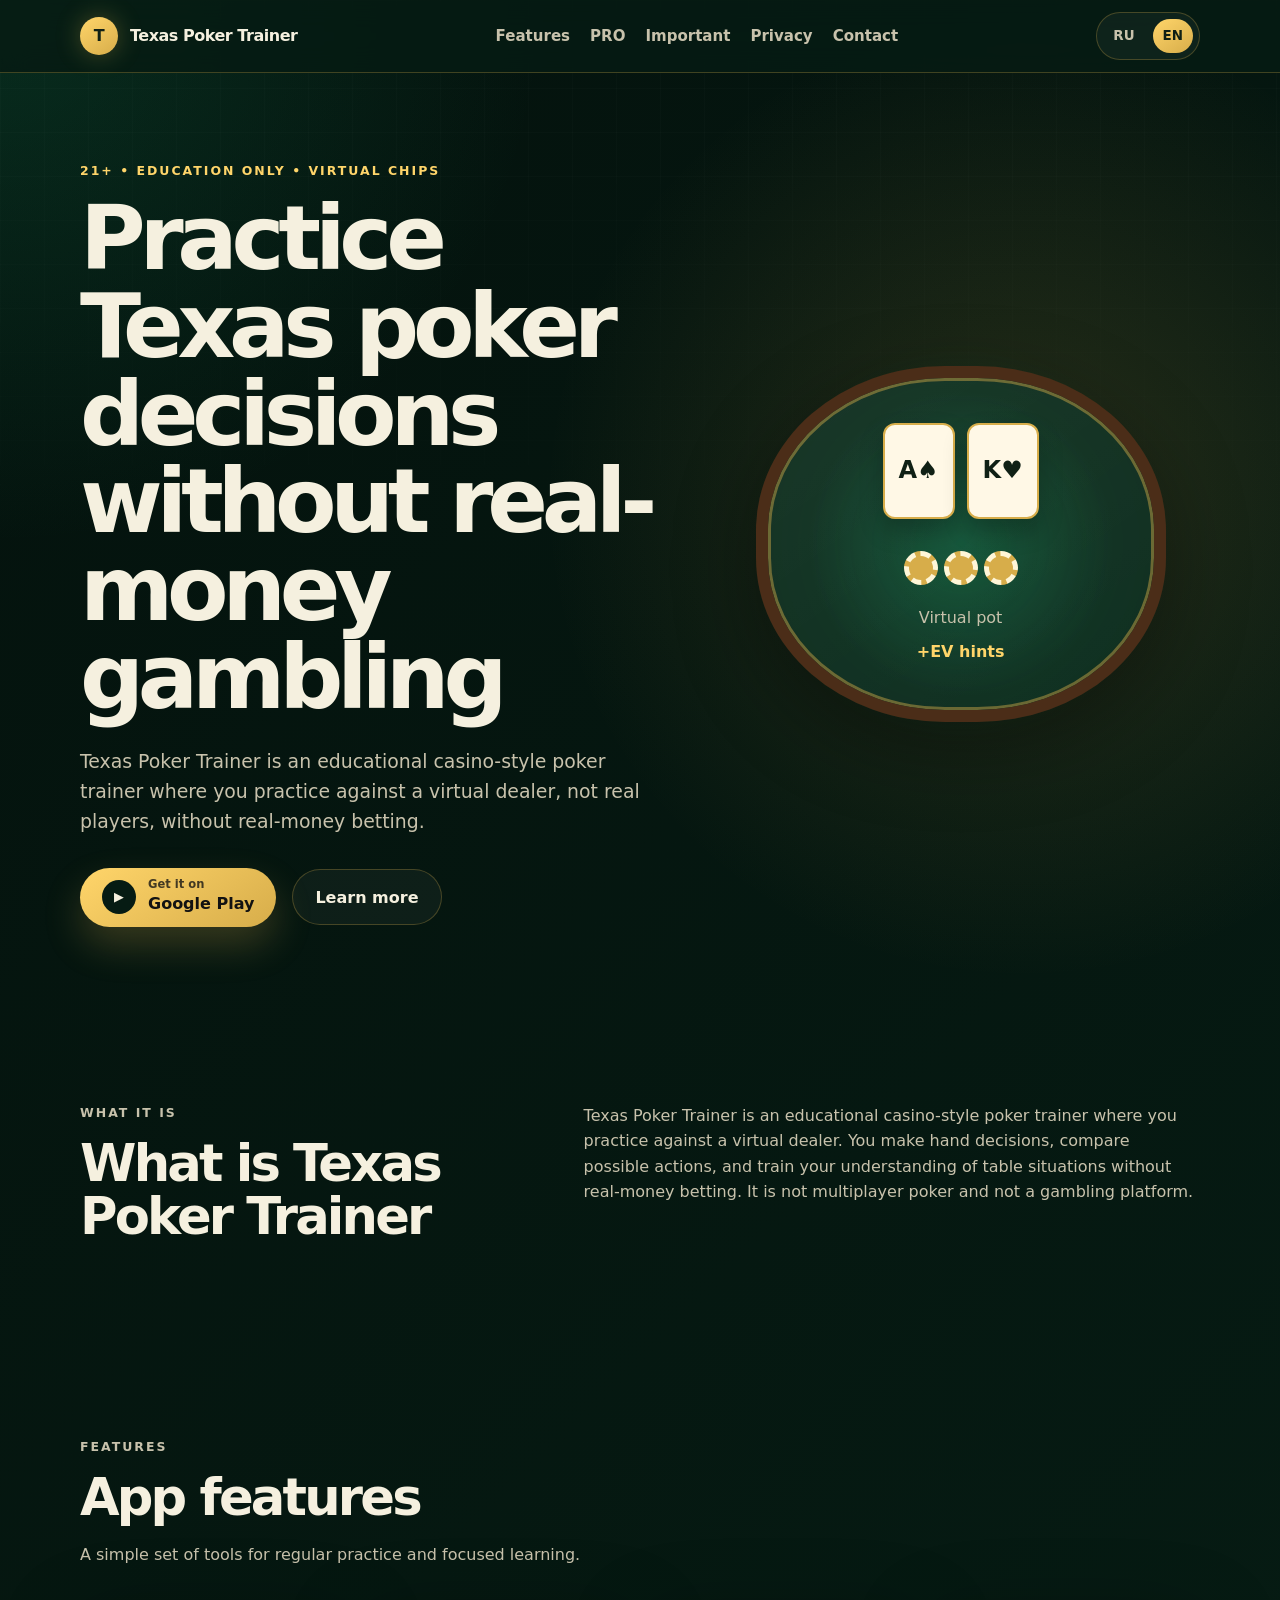
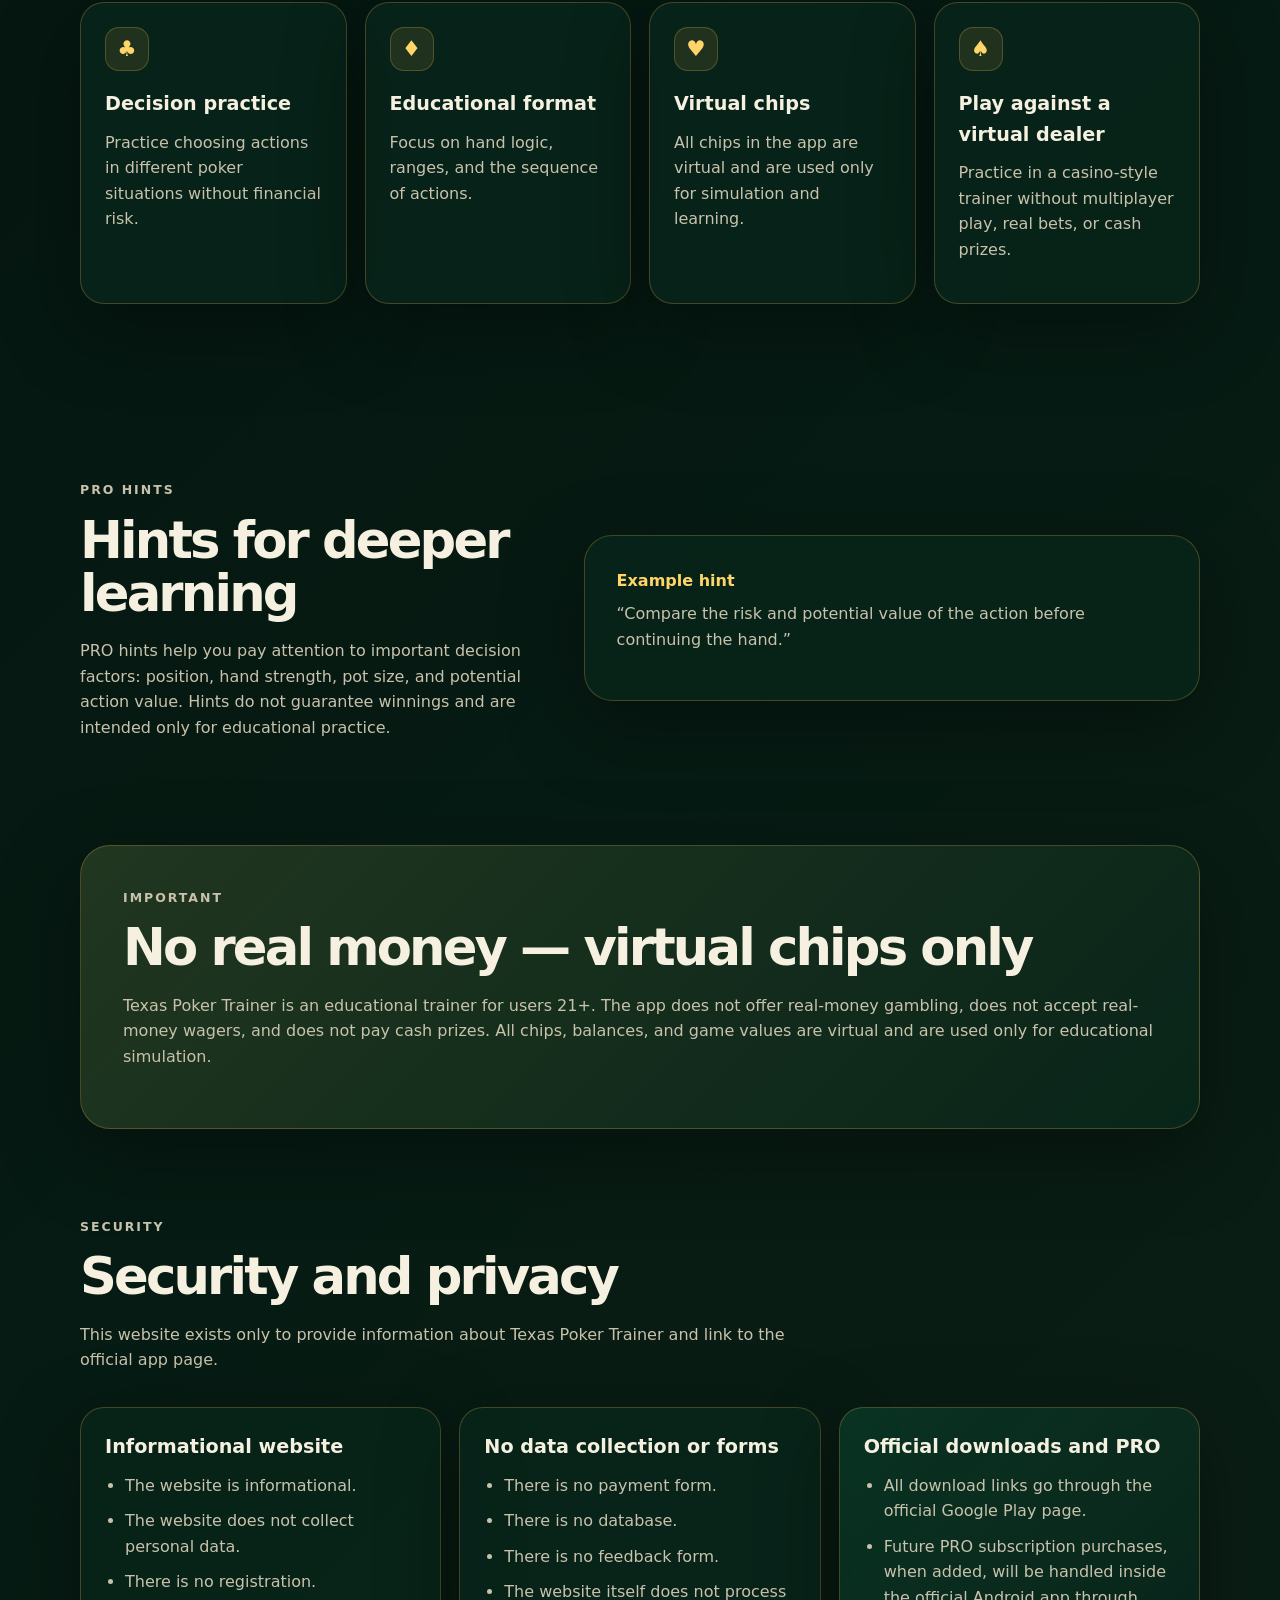
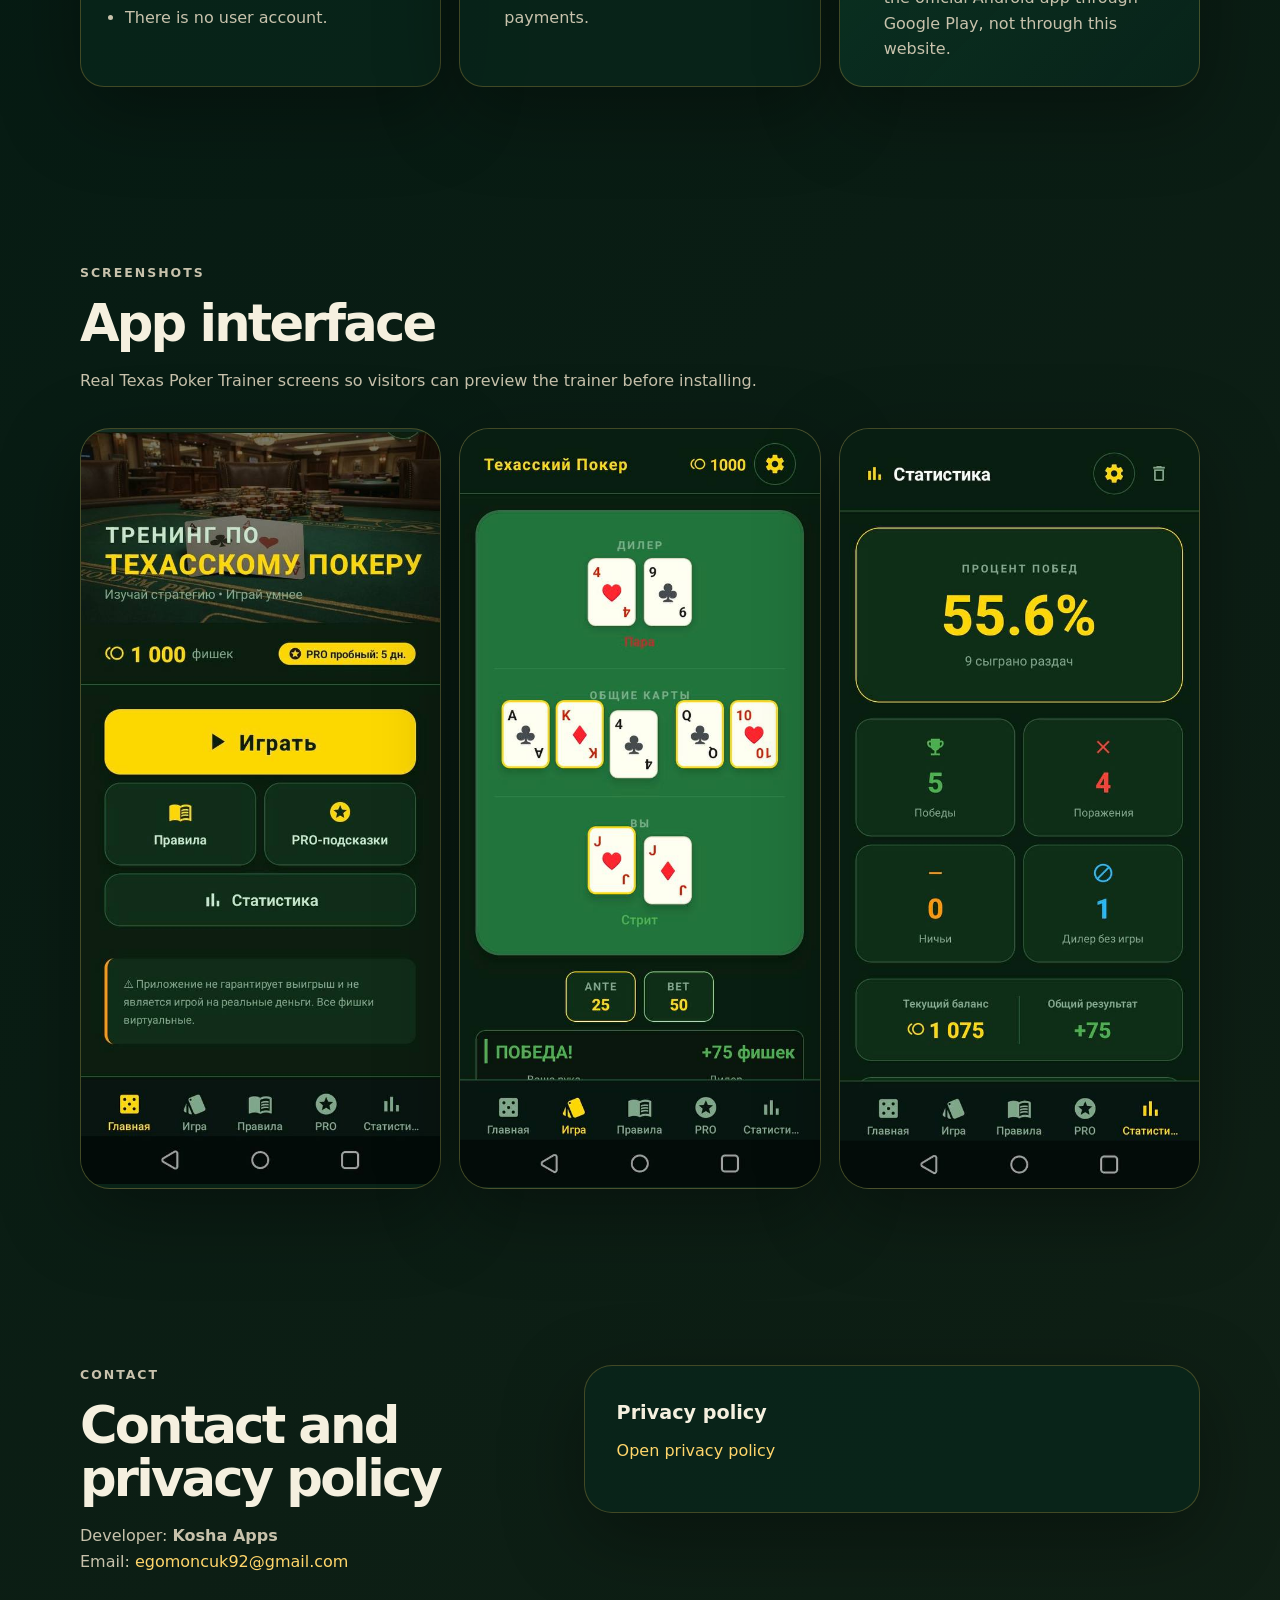
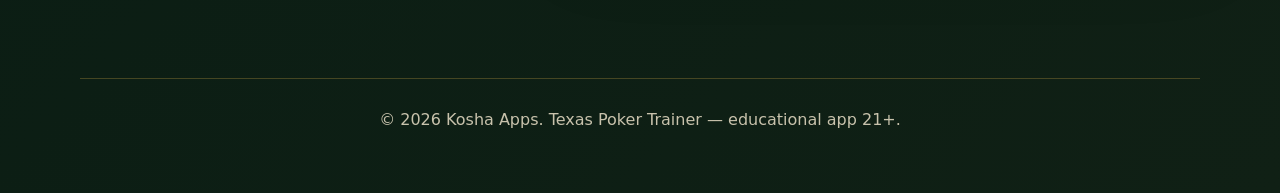
==== commit 623444de: "Update website privacy policy links" ====
--- a/website/en/index.html
+++ b/website/en/index.html
@@ -227,8 +227,8 @@
       <div class="policy-card">
         <h3>Privacy policy</h3>
         <p>
-          <a href="#" aria-label="Privacy policy link will be added later">
-            Privacy policy — link will be added later
+          <a href="https://sites.google.com/view/texas-poker-trainer-privacy" target="_blank" rel="noopener noreferrer" aria-label="Open privacy policy">
+            Open privacy policy
           </a>
         </p>
       </div>
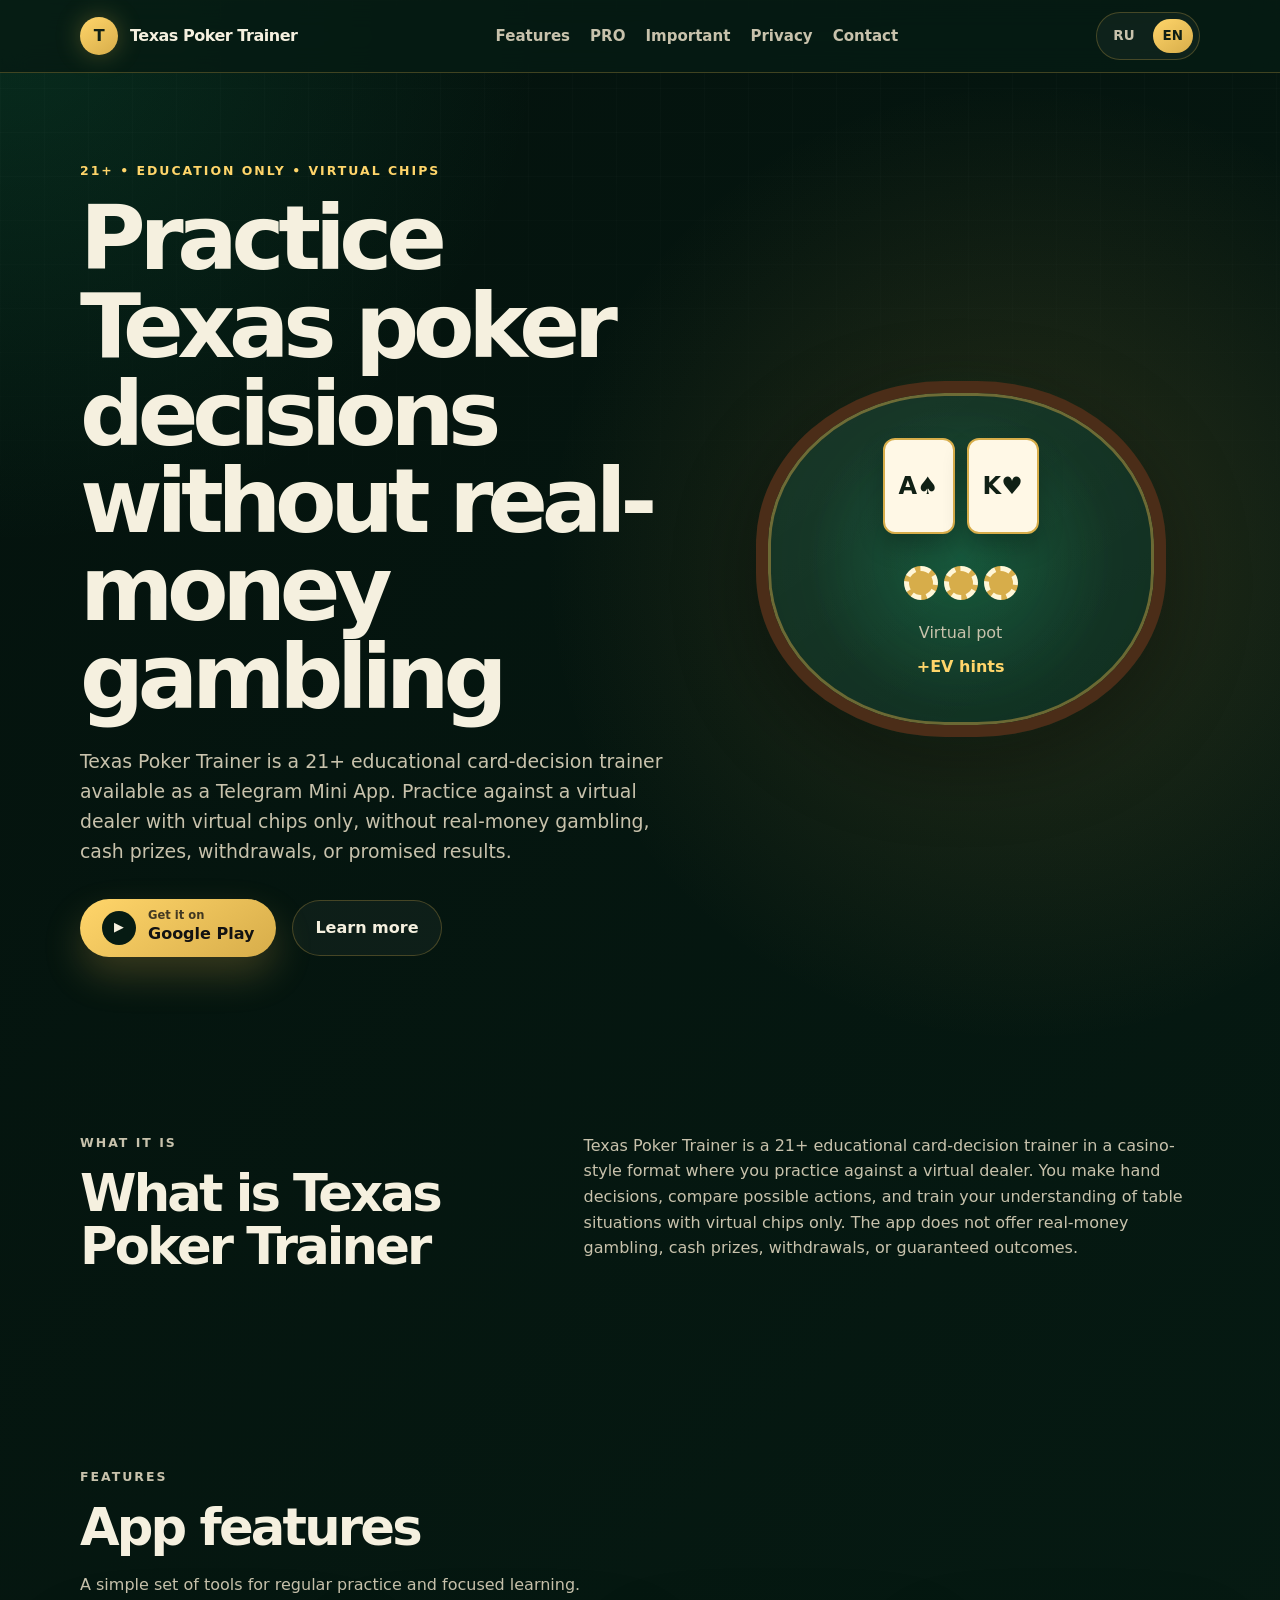
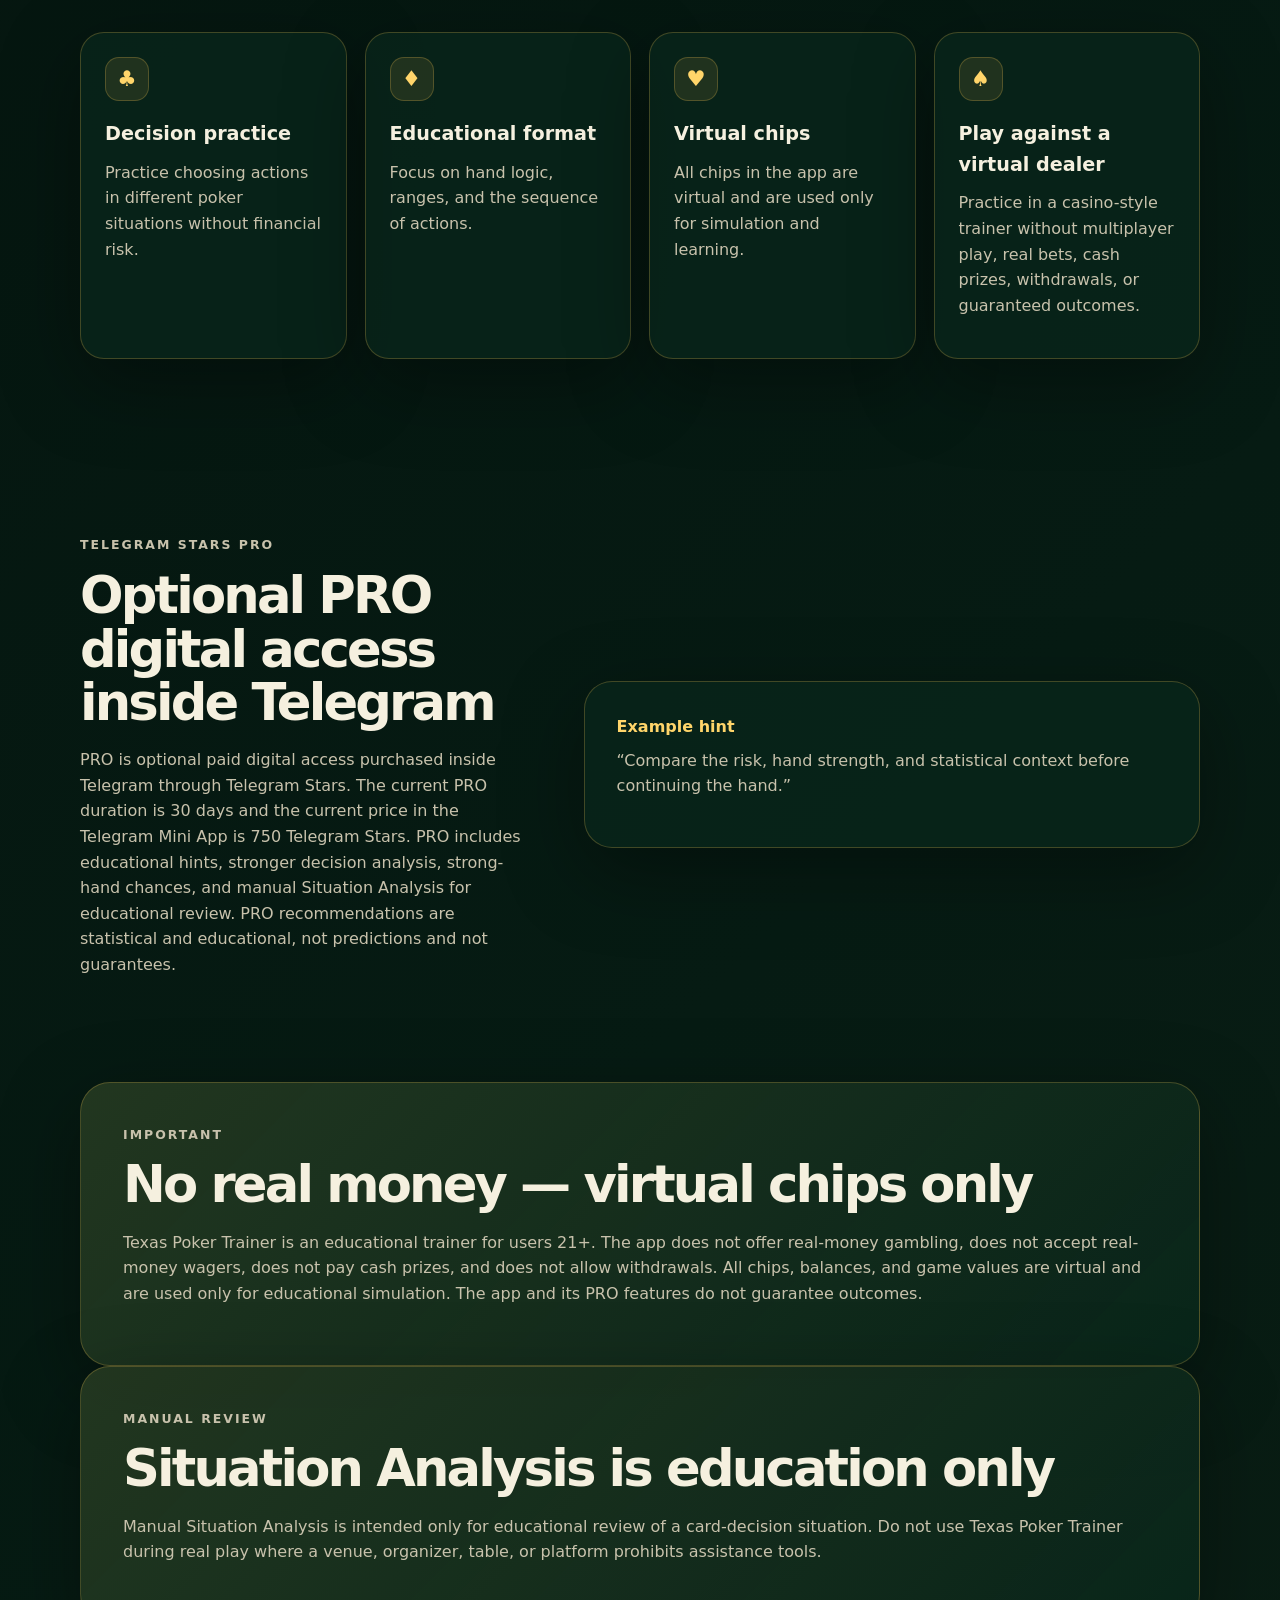
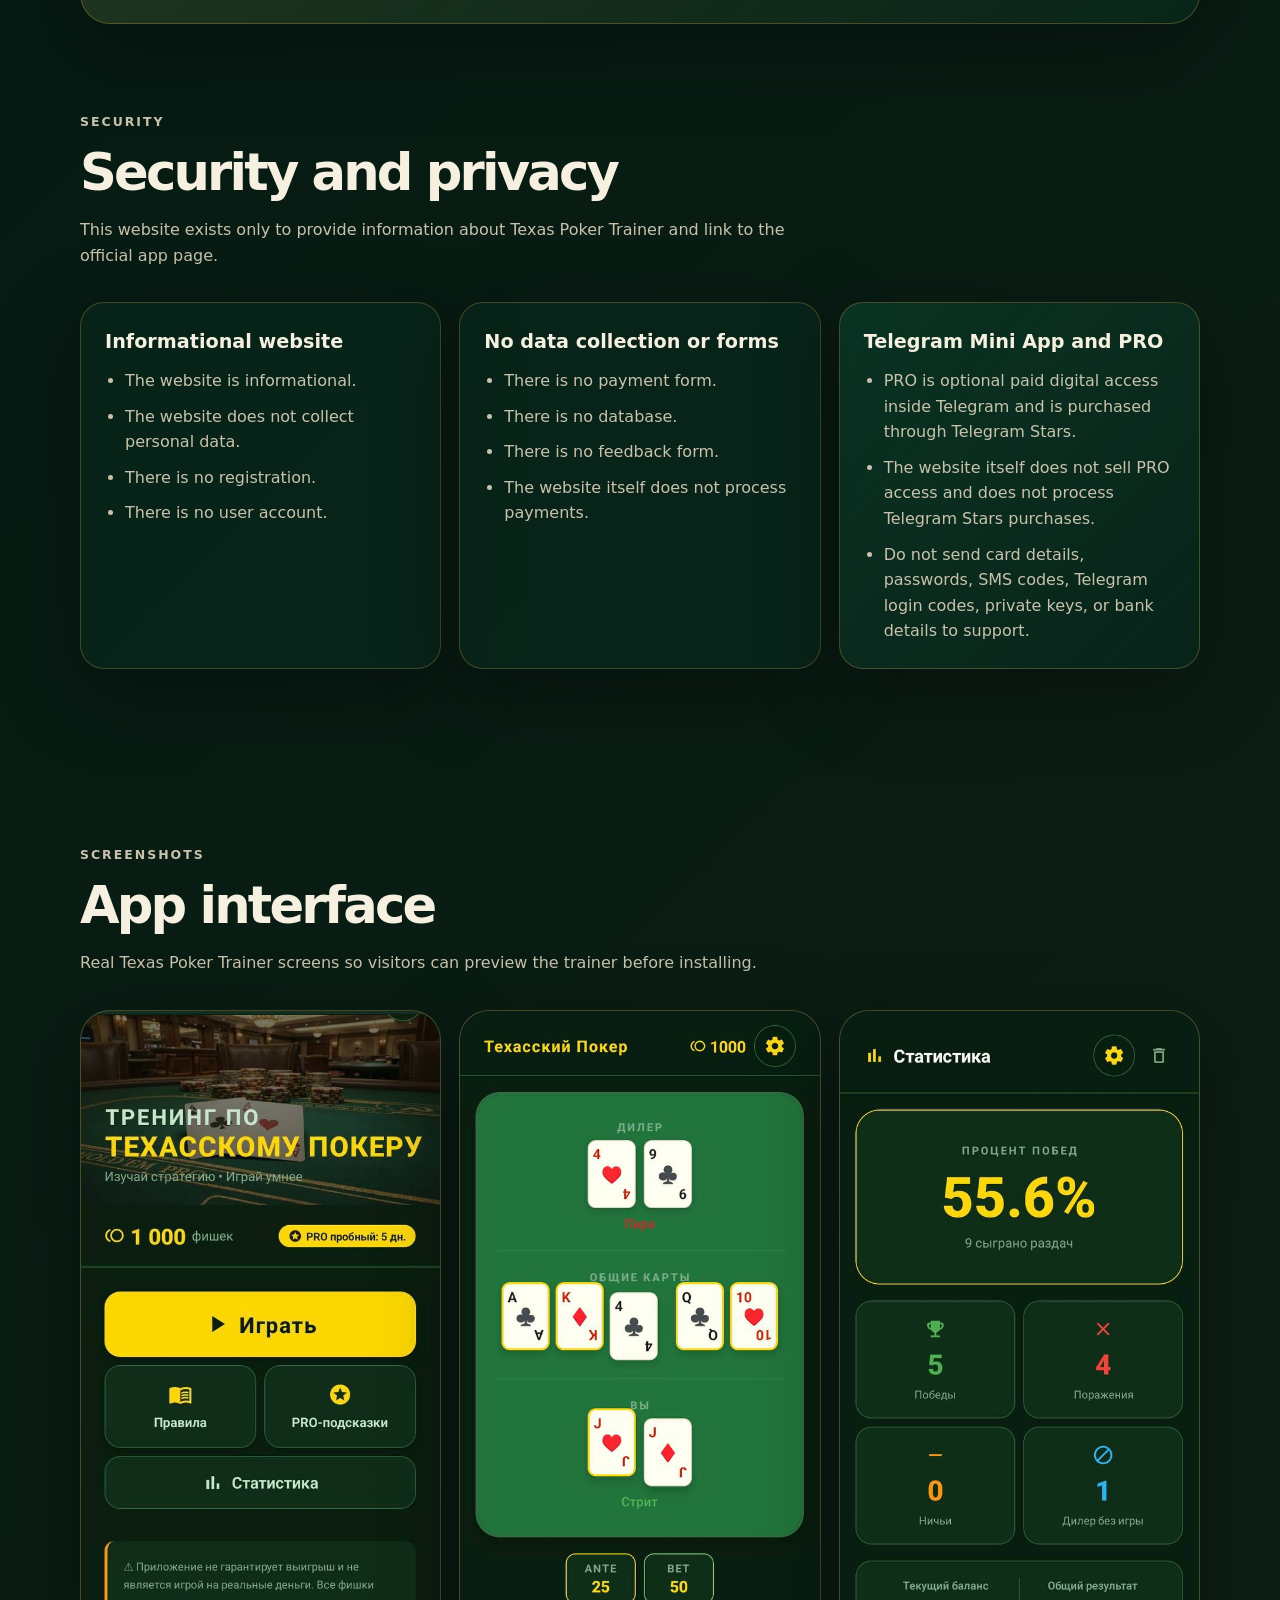
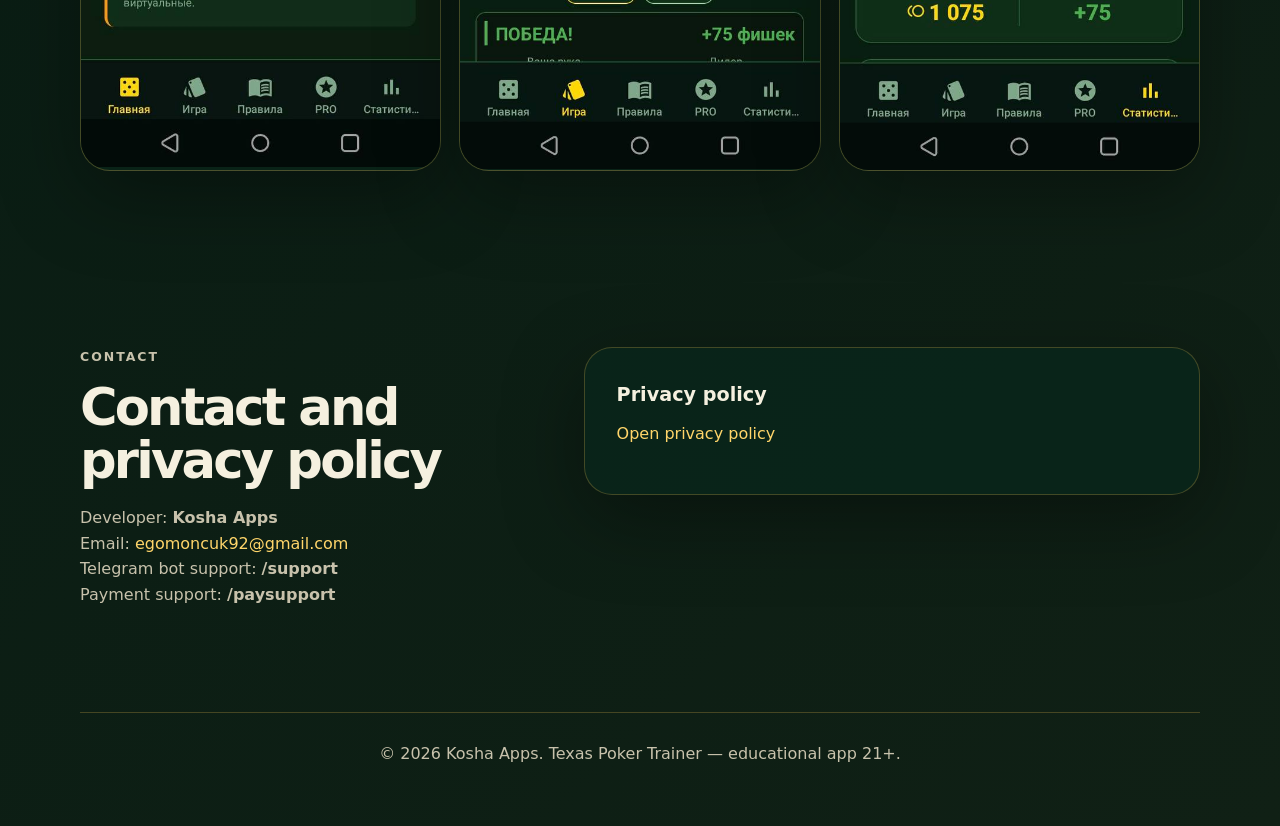
==== commit b69df12b: "Update legal text for Telegram Stars PRO" ====
--- a/website/en/index.html
+++ b/website/en/index.html
@@ -38,8 +38,9 @@
         <p class="eyebrow">21+ • Education only • Virtual chips</p>
         <h1>Practice Texas poker decisions without real-money gambling</h1>
         <p class="hero-text">
-          Texas Poker Trainer is an educational casino-style poker trainer where you practice
-          against a virtual dealer, not real players, without real-money betting.
+          Texas Poker Trainer is a 21+ educational card-decision trainer available as a Telegram Mini App.
+          Practice against a virtual dealer with virtual chips only, without real-money gambling,
+          cash prizes, withdrawals, or promised results.
         </p>
         <div class="hero-actions">
           <a
@@ -82,10 +83,11 @@
         <h2>What is Texas Poker Trainer</h2>
       </div>
       <p>
-        Texas Poker Trainer is an educational casino-style poker trainer where you practice
-        against a virtual dealer. You make hand decisions, compare possible actions,
-        and train your understanding of table situations without real-money betting. It is
-        not multiplayer poker and not a gambling platform.
+        Texas Poker Trainer is a 21+ educational card-decision trainer in a casino-style format
+        where you practice against a virtual dealer. You make hand decisions, compare possible
+        actions, and train your understanding of table situations with virtual chips only.
+        The app does not offer real-money gambling, cash prizes, withdrawals, or guaranteed
+        outcomes.
       </p>
     </section>
 
@@ -114,24 +116,26 @@
         <article class="feature-card">
           <span class="card-icon">♠</span>
           <h3>Play against a virtual dealer</h3>
-          <p>Practice in a casino-style trainer without multiplayer play, real bets, or cash prizes.</p>
+          <p>Practice in a casino-style trainer without multiplayer play, real bets, cash prizes, withdrawals, or guaranteed outcomes.</p>
         </article>
       </div>
     </section>
 
     <section id="pro" class="section pro-section">
       <div class="pro-copy">
-        <p class="section-label">PRO hints</p>
-        <h2>Hints for deeper learning</h2>
+        <p class="section-label">Telegram Stars PRO</p>
+        <h2>Optional PRO digital access inside Telegram</h2>
         <p>
-          PRO hints help you pay attention to important decision factors: position,
-          hand strength, pot size, and potential action value. Hints do not guarantee
-          winnings and are intended only for educational practice.
+          PRO is optional paid digital access purchased inside Telegram through Telegram Stars.
+          The current PRO duration is 30 days and the current price in the Telegram Mini App is
+          750 Telegram Stars. PRO includes educational hints, stronger decision analysis,
+          strong-hand chances, and manual Situation Analysis for educational review.
+          PRO recommendations are statistical and educational, not predictions and not guarantees.
         </p>
       </div>
       <div class="hint-panel">
         <p class="hint-title">Example hint</p>
-        <p>“Compare the risk and potential value of the action before continuing the hand.”</p>
+        <p>“Compare the risk, hand strength, and statistical context before continuing the hand.”</p>
       </div>
     </section>
 
@@ -141,8 +145,19 @@
       <p>
         Texas Poker Trainer is an educational trainer for users 21+.
         The app does not offer real-money gambling, does not accept real-money
-        wagers, and does not pay cash prizes. All chips, balances, and game values
-        are virtual and are used only for educational simulation.
+        wagers, does not pay cash prizes, and does not allow withdrawals. All chips,
+        balances, and game values are virtual and are used only for educational simulation.
+        The app and its PRO features do not guarantee outcomes.
+      </p>
+    </section>
+
+    <section class="section disclaimer-section">
+      <p class="section-label">Manual review</p>
+      <h2>Situation Analysis is education only</h2>
+      <p>
+        Manual Situation Analysis is intended only for educational review of a card-decision
+        situation. Do not use Texas Poker Trainer during real play where a venue, organizer,
+        table, or platform prohibits assistance tools.
       </p>
     </section>
 
@@ -172,10 +187,11 @@
           </ul>
         </article>
         <article class="security-card security-card-wide">
-          <h3>Official downloads and PRO</h3>
+          <h3>Telegram Mini App and PRO</h3>
           <ul>
-            <li>All download links go through the official Google Play page.</li>
-            <li>Future PRO subscription purchases, when added, will be handled inside the official Android app through Google Play, not through this website.</li>
+            <li>PRO is optional paid digital access inside Telegram and is purchased through Telegram Stars.</li>
+            <li>The website itself does not sell PRO access and does not process Telegram Stars purchases.</li>
+            <li>Do not send card details, passwords, SMS codes, Telegram login codes, private keys, or bank details to support.</li>
           </ul>
         </article>
       </div>
@@ -221,7 +237,9 @@
         <h2>Contact and privacy policy</h2>
         <p>
           Developer: <strong>Kosha Apps</strong><br />
-          Email: <a href="mailto:egomoncuk92@gmail.com">egomoncuk92@gmail.com</a>
+          Email: <a href="mailto:egomoncuk92@gmail.com">egomoncuk92@gmail.com</a><br />
+          Telegram bot support: <strong>/support</strong><br />
+          Payment support: <strong>/paysupport</strong>
         </p>
       </div>
       <div class="policy-card">
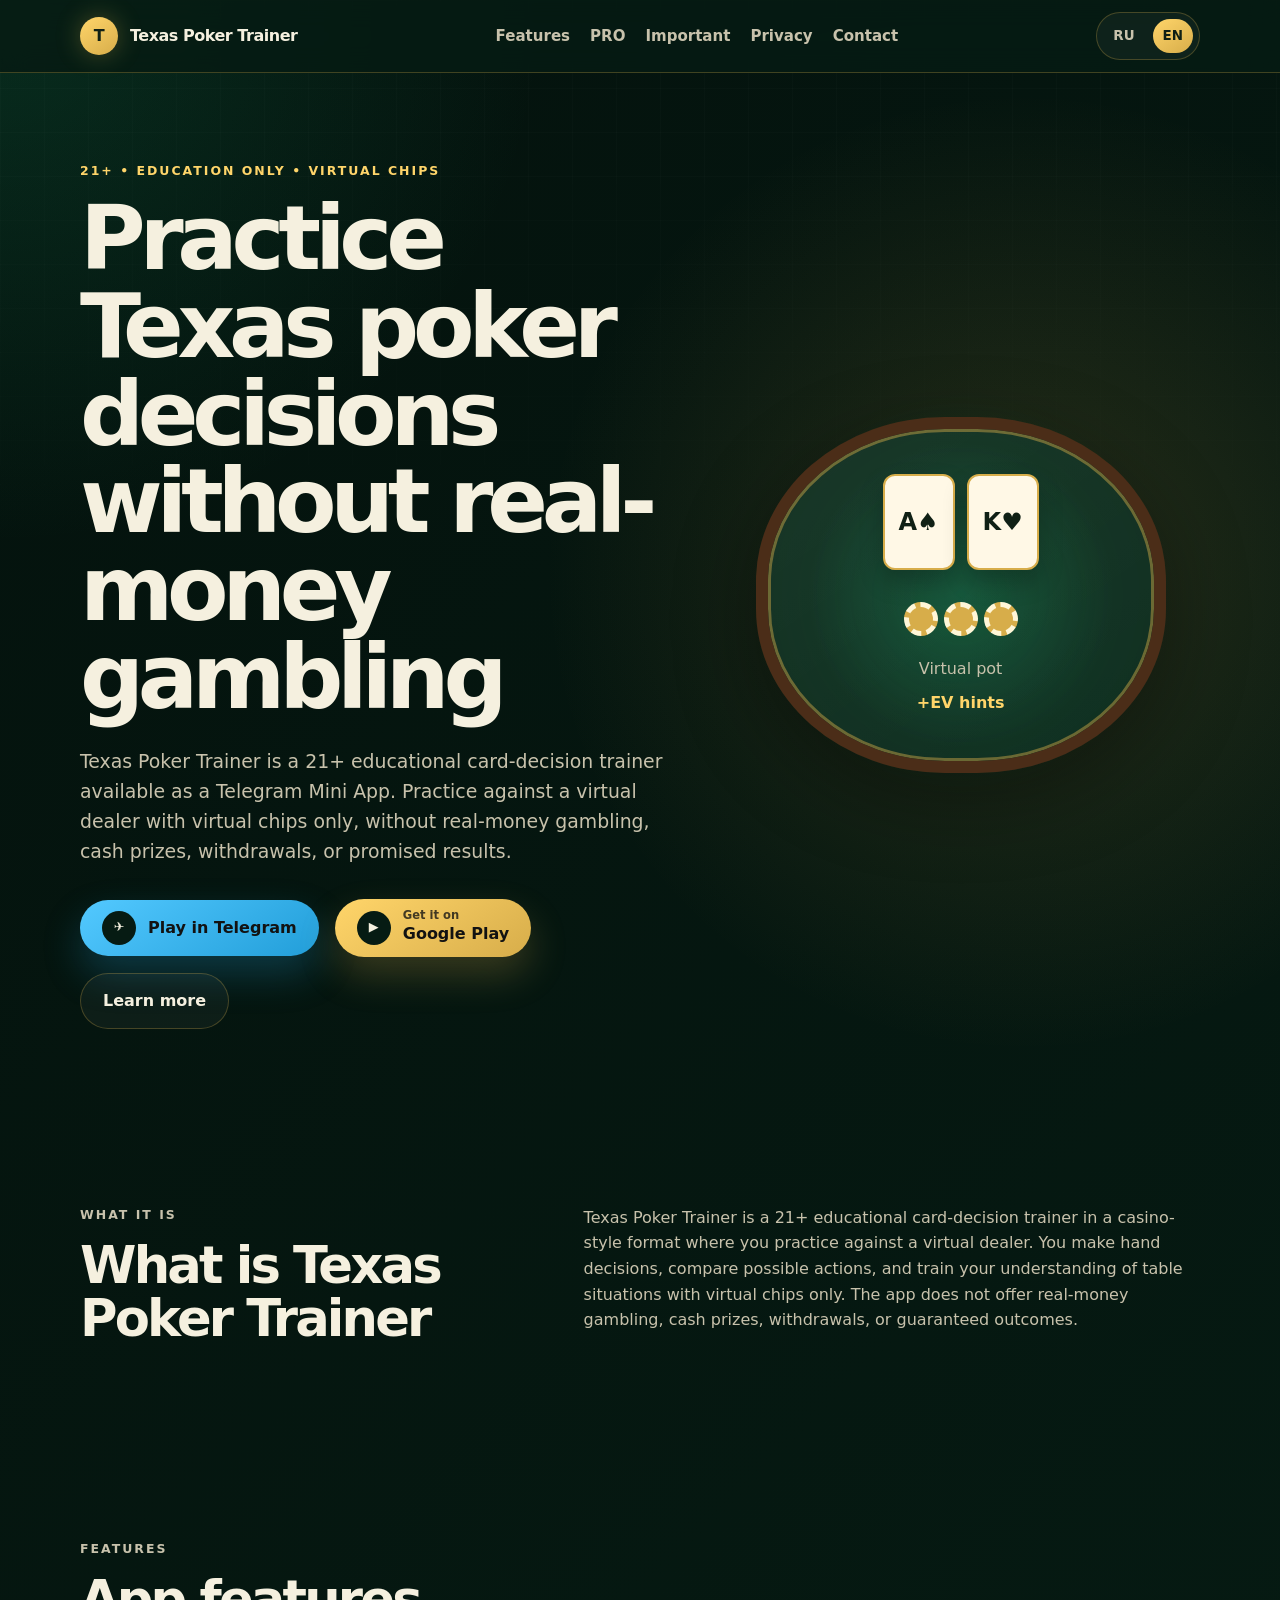
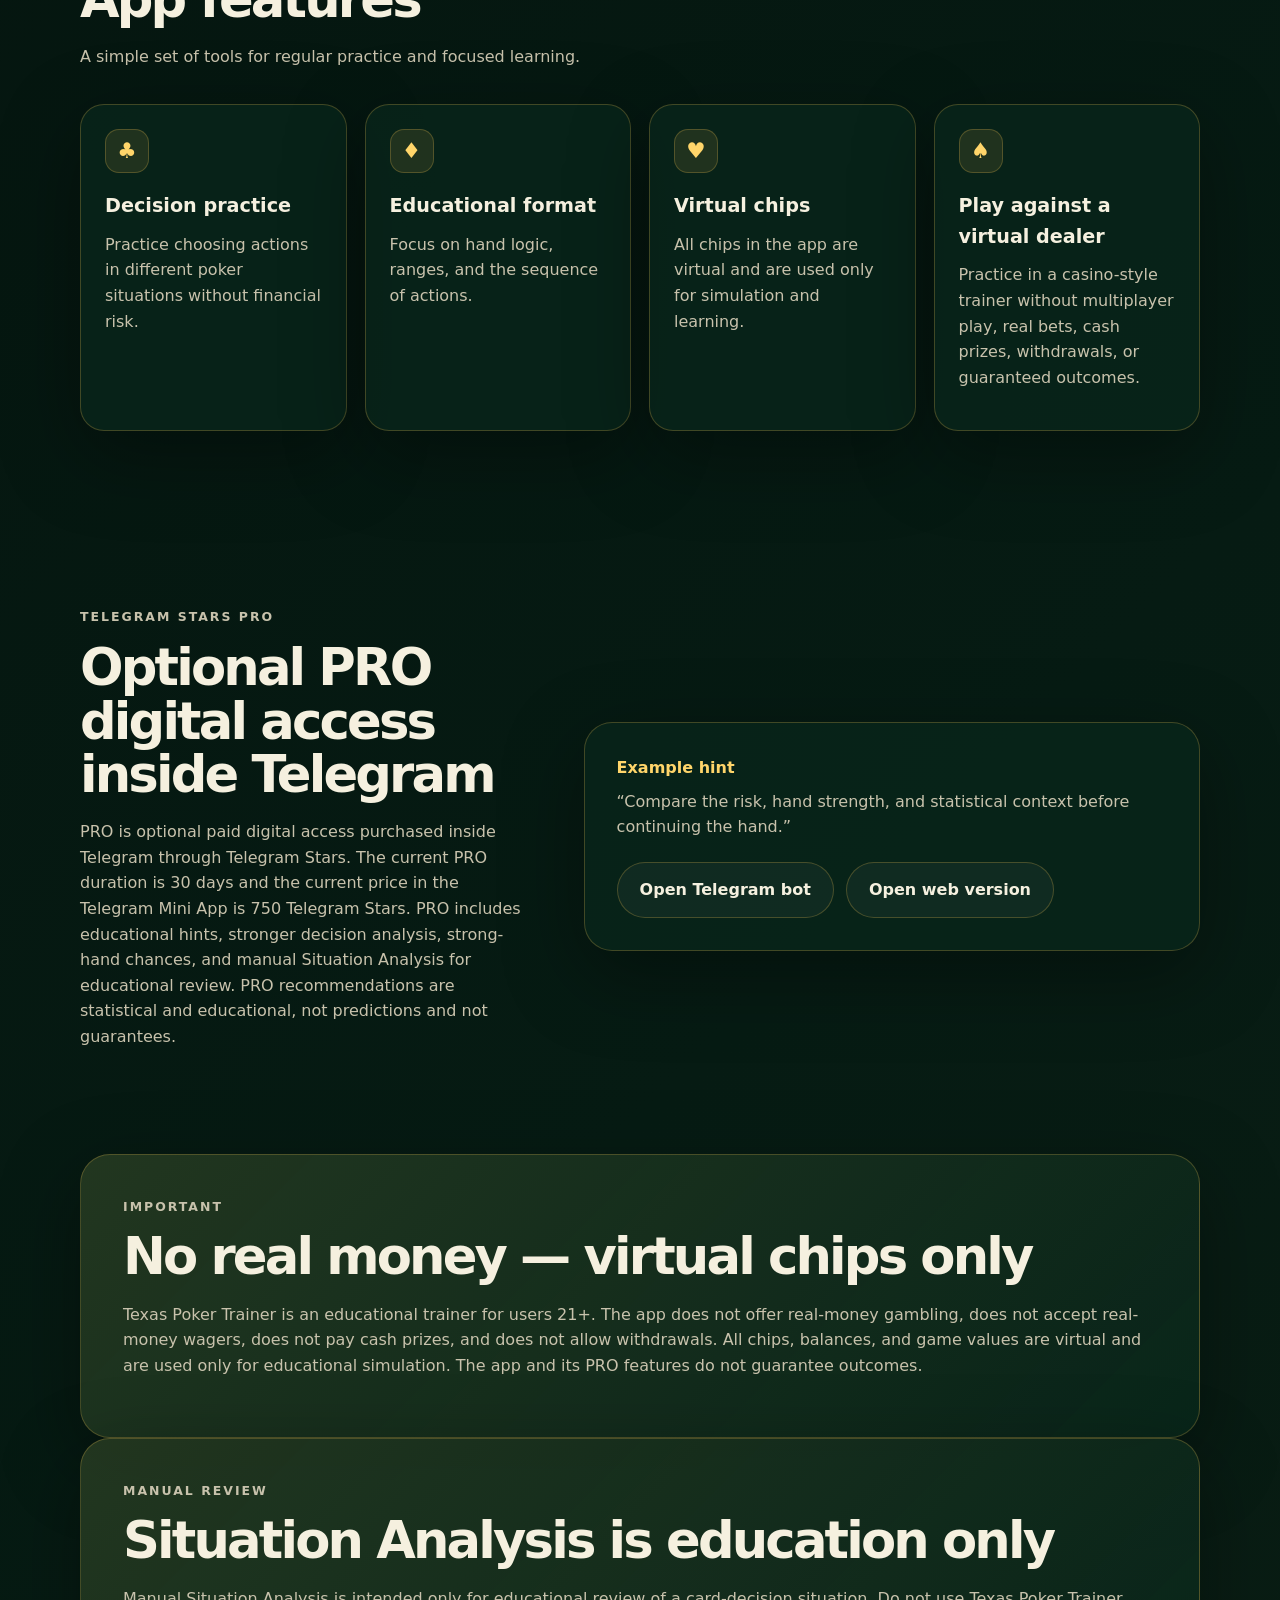
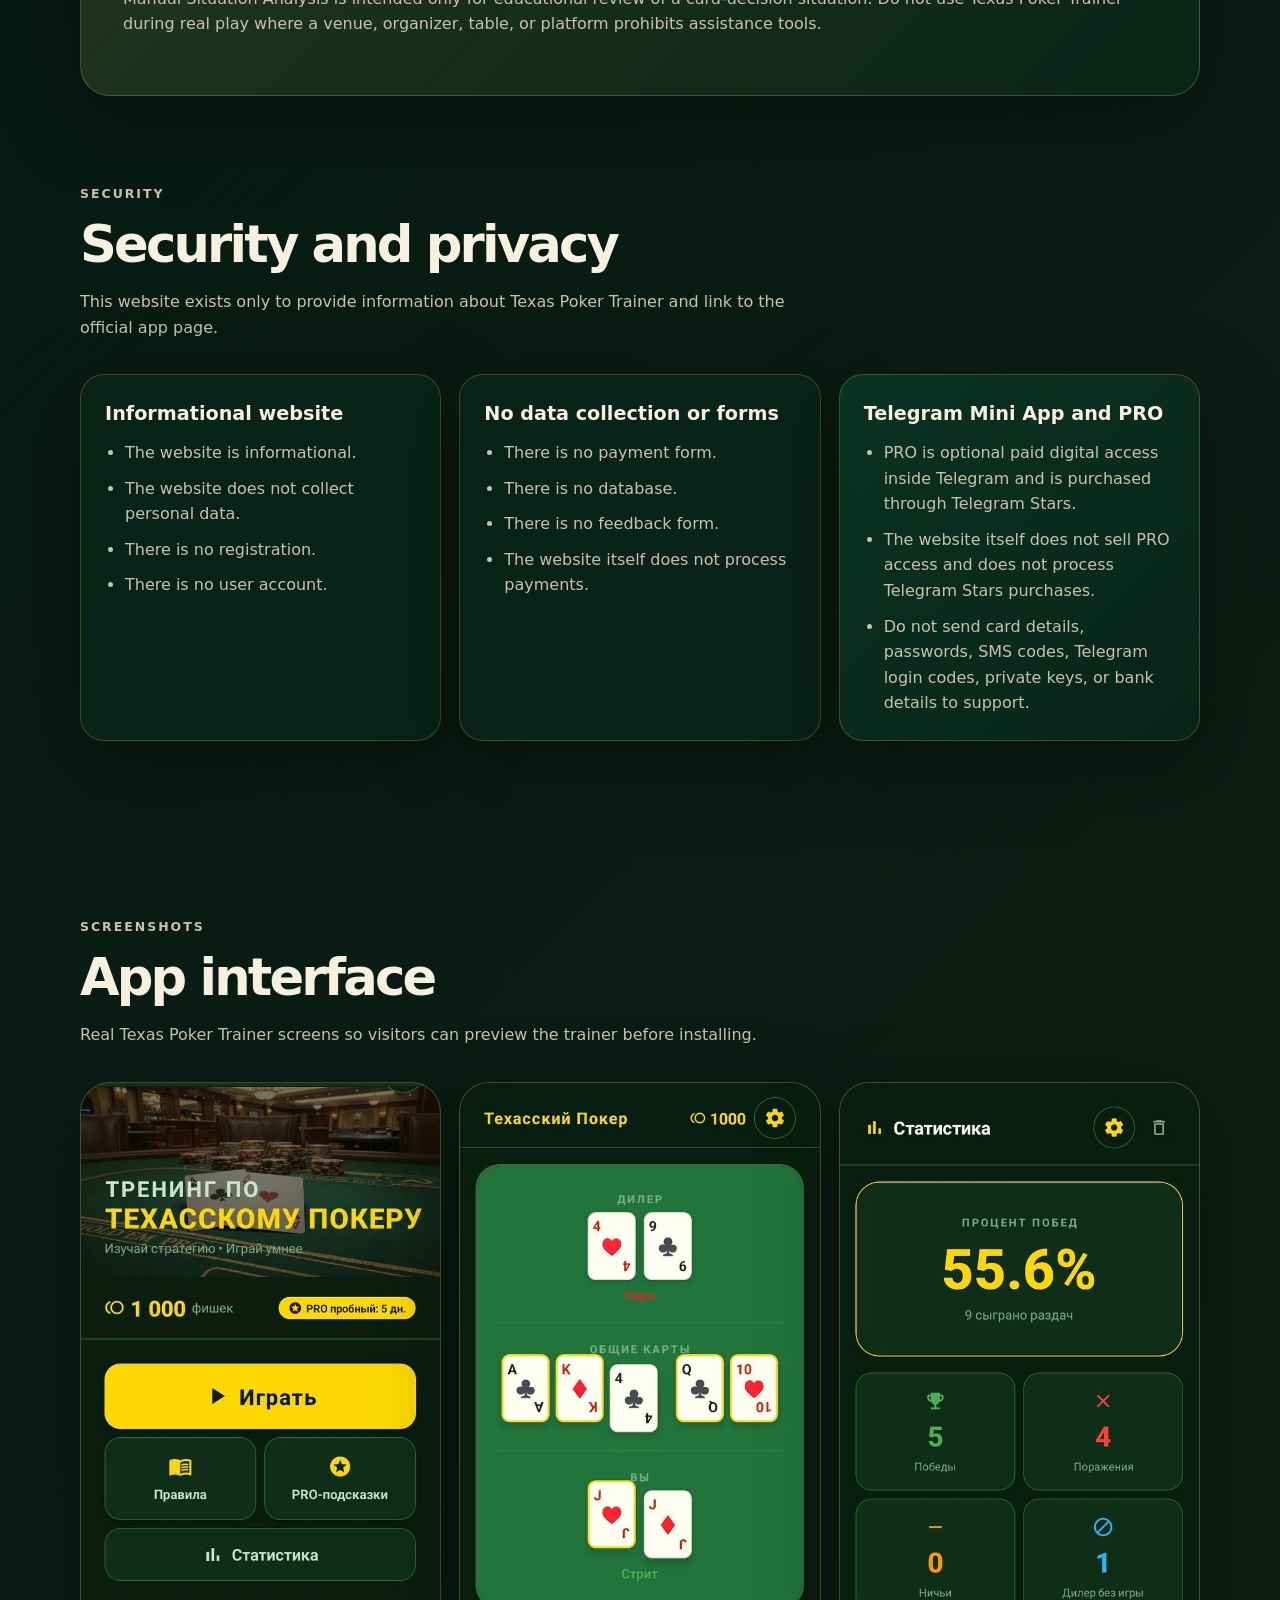
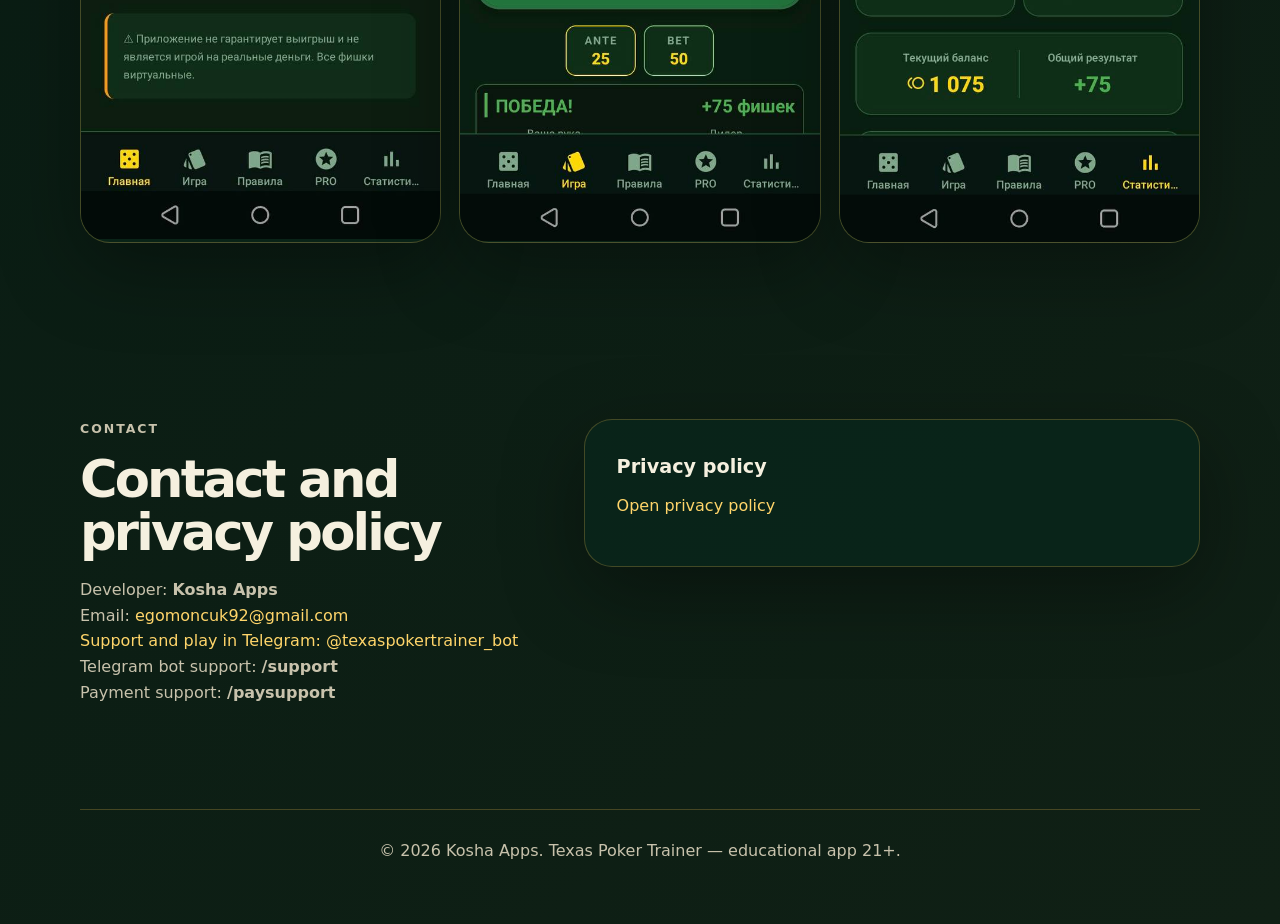
==== commit a5499837: "Add Telegram play CTAs to website" ====
--- a/website/en/index.html
+++ b/website/en/index.html
@@ -44,6 +44,16 @@
         </p>
         <div class="hero-actions">
           <a
+            class="play-button telegram-button"
+            href="https://t.me/texaspokertrainer_bot"
+            target="_blank"
+            rel="noopener noreferrer"
+            aria-label="Play Texas Poker Trainer in Telegram"
+          >
+            <span class="play-icon" aria-hidden="true">✈</span>
+            <span>Play in Telegram</span>
+          </a>
+          <a
             class="play-button"
             href="https://play.google.com/store/apps/details?id=com.koshaapps.texaspokertrainer2"
             target="_blank"
@@ -136,6 +146,10 @@
       <div class="hint-panel">
         <p class="hint-title">Example hint</p>
         <p>“Compare the risk, hand strength, and statistical context before continuing the hand.”</p>
+        <div class="cta-row">
+          <a class="secondary-button" href="https://t.me/texaspokertrainer_bot" target="_blank" rel="noopener noreferrer">Open Telegram bot</a>
+          <a class="secondary-button" href="https://egomoncuk-arch.github.io/casino-card-trainer-telegram-web/" target="_blank" rel="noopener noreferrer">Open web version</a>
+        </div>
       </div>
     </section>
 
@@ -238,6 +252,7 @@
         <p>
           Developer: <strong>Kosha Apps</strong><br />
           Email: <a href="mailto:egomoncuk92@gmail.com">egomoncuk92@gmail.com</a><br />
+          <a href="https://t.me/texaspokertrainer_bot" target="_blank" rel="noopener noreferrer">Support and play in Telegram: @texaspokertrainer_bot</a><br />
           Telegram bot support: <strong>/support</strong><br />
           Payment support: <strong>/paysupport</strong>
         </p>
--- a/website/styles.css
+++ b/website/styles.css
@@ -212,6 +212,11 @@
   transform: translateY(-1px);
 }
 
+.telegram-button {
+  background: linear-gradient(145deg, #53c9ff, #229ed9);
+  box-shadow: 0 18px 38px rgba(34, 158, 217, 0.26);
+}
+
 .play-button small {
   display: block;
   font-size: 0.72rem;
@@ -380,6 +385,13 @@
   font-weight: 800;
 }
 
+.cta-row {
+  display: flex;
+  flex-wrap: wrap;
+  gap: 12px;
+  margin-top: 22px;
+}
+
 .disclaimer-section {
   padding: 42px;
   border-radius: 30px;
@@ -496,7 +508,8 @@
 
   .hero-actions,
   .play-button,
-  .secondary-button {
+  .secondary-button,
+  .cta-row {
     width: 100%;
   }
 
